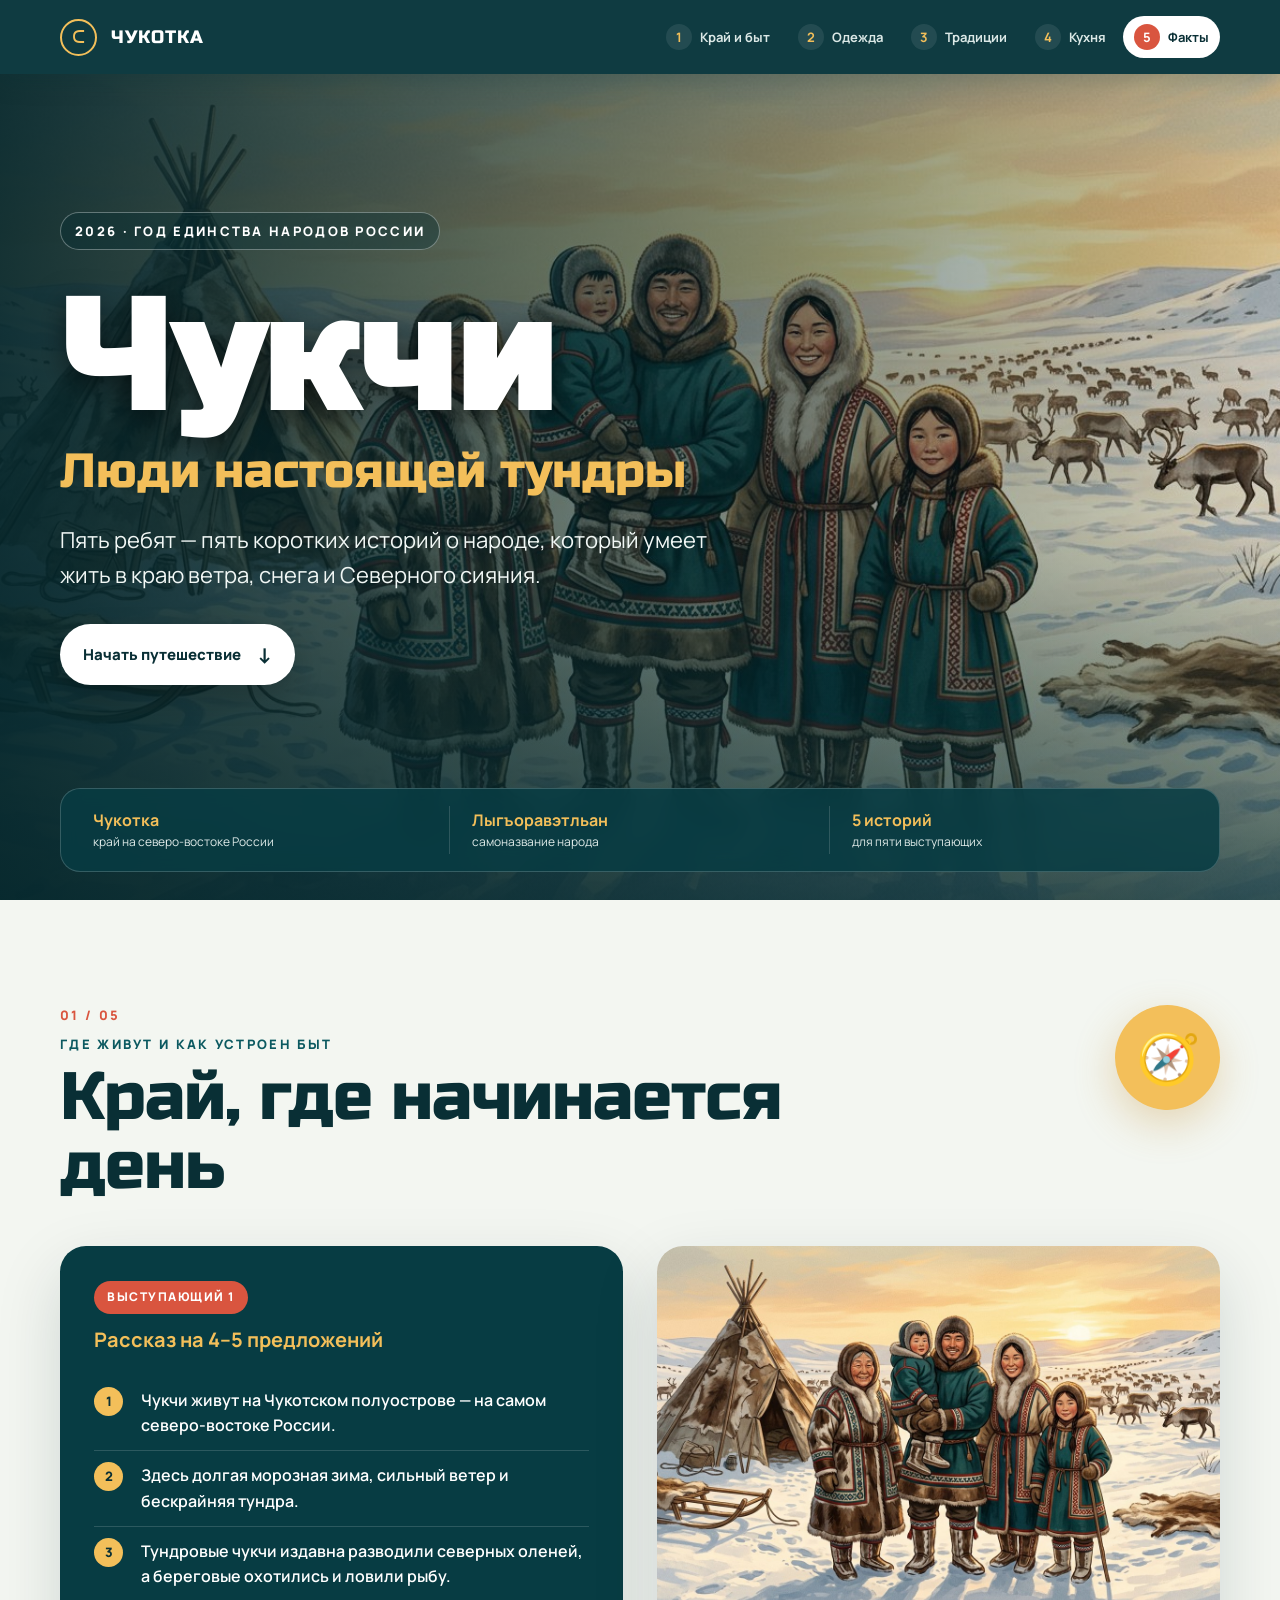
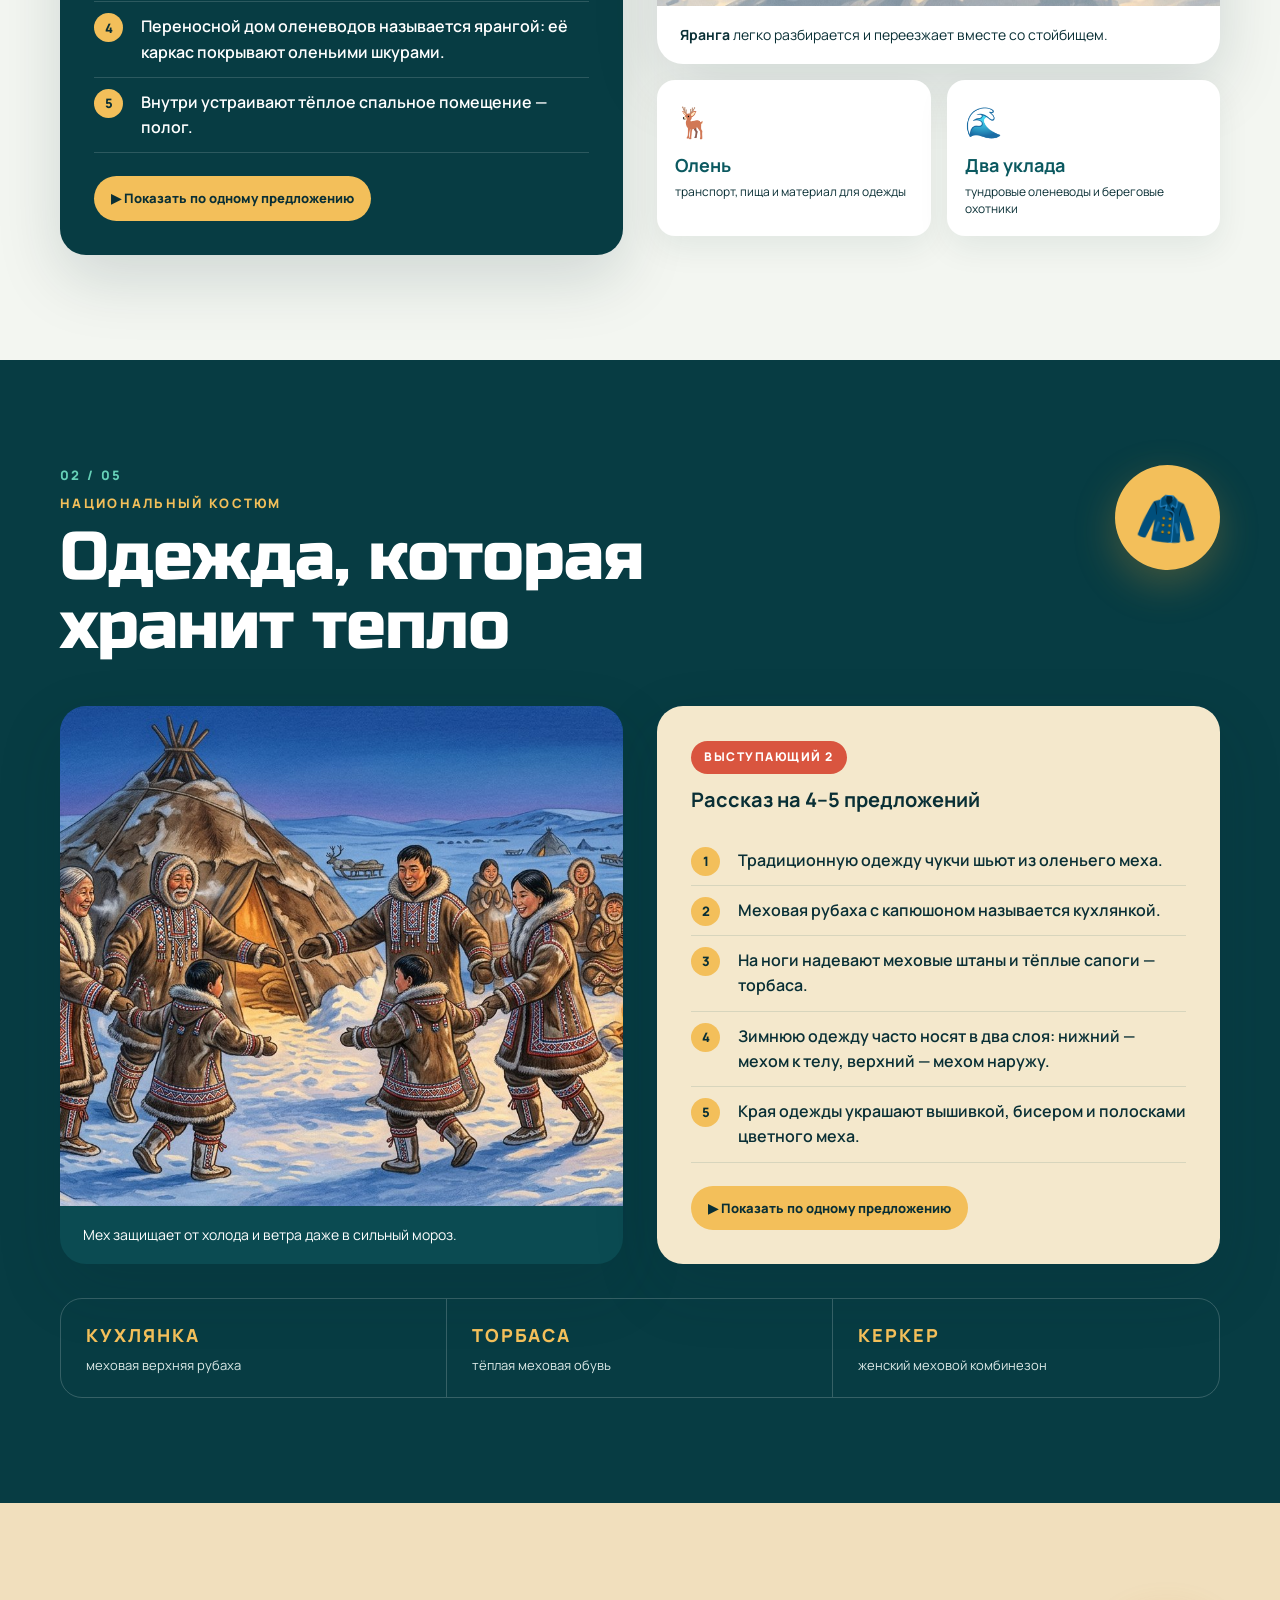
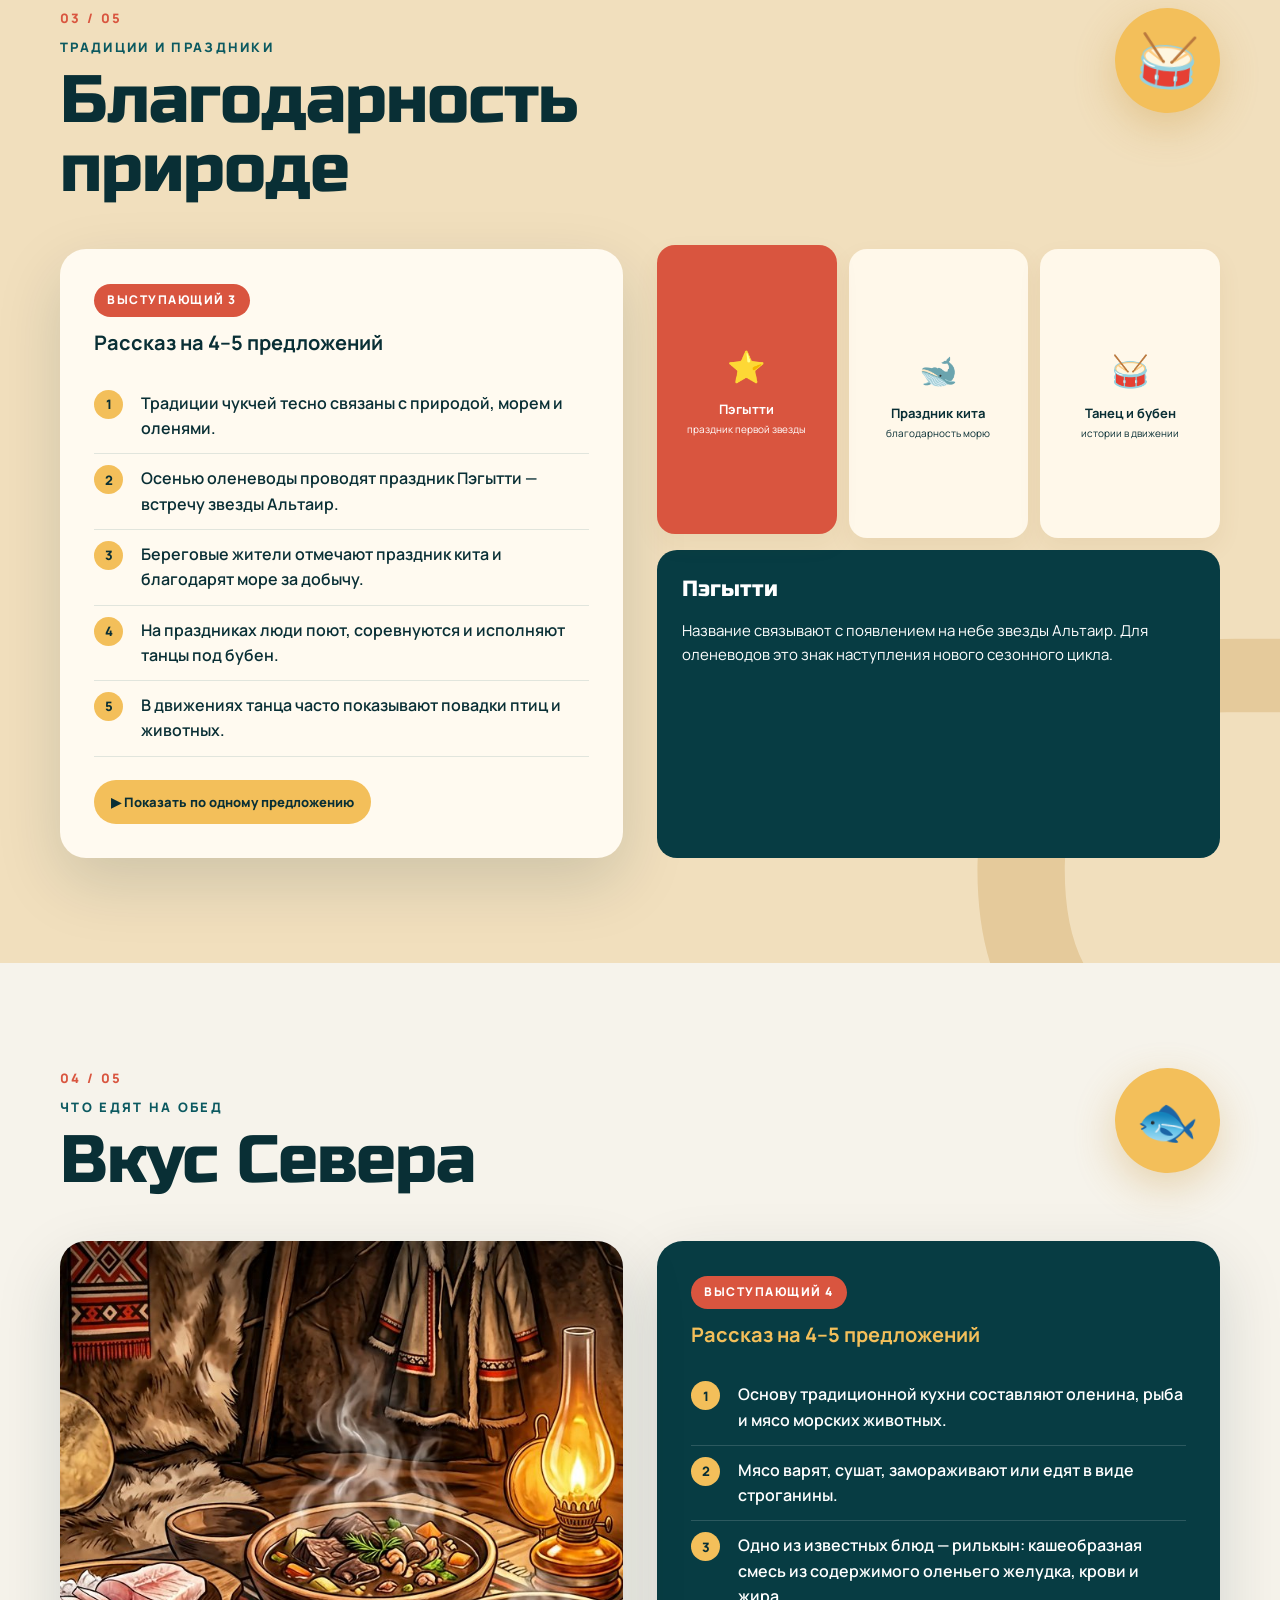
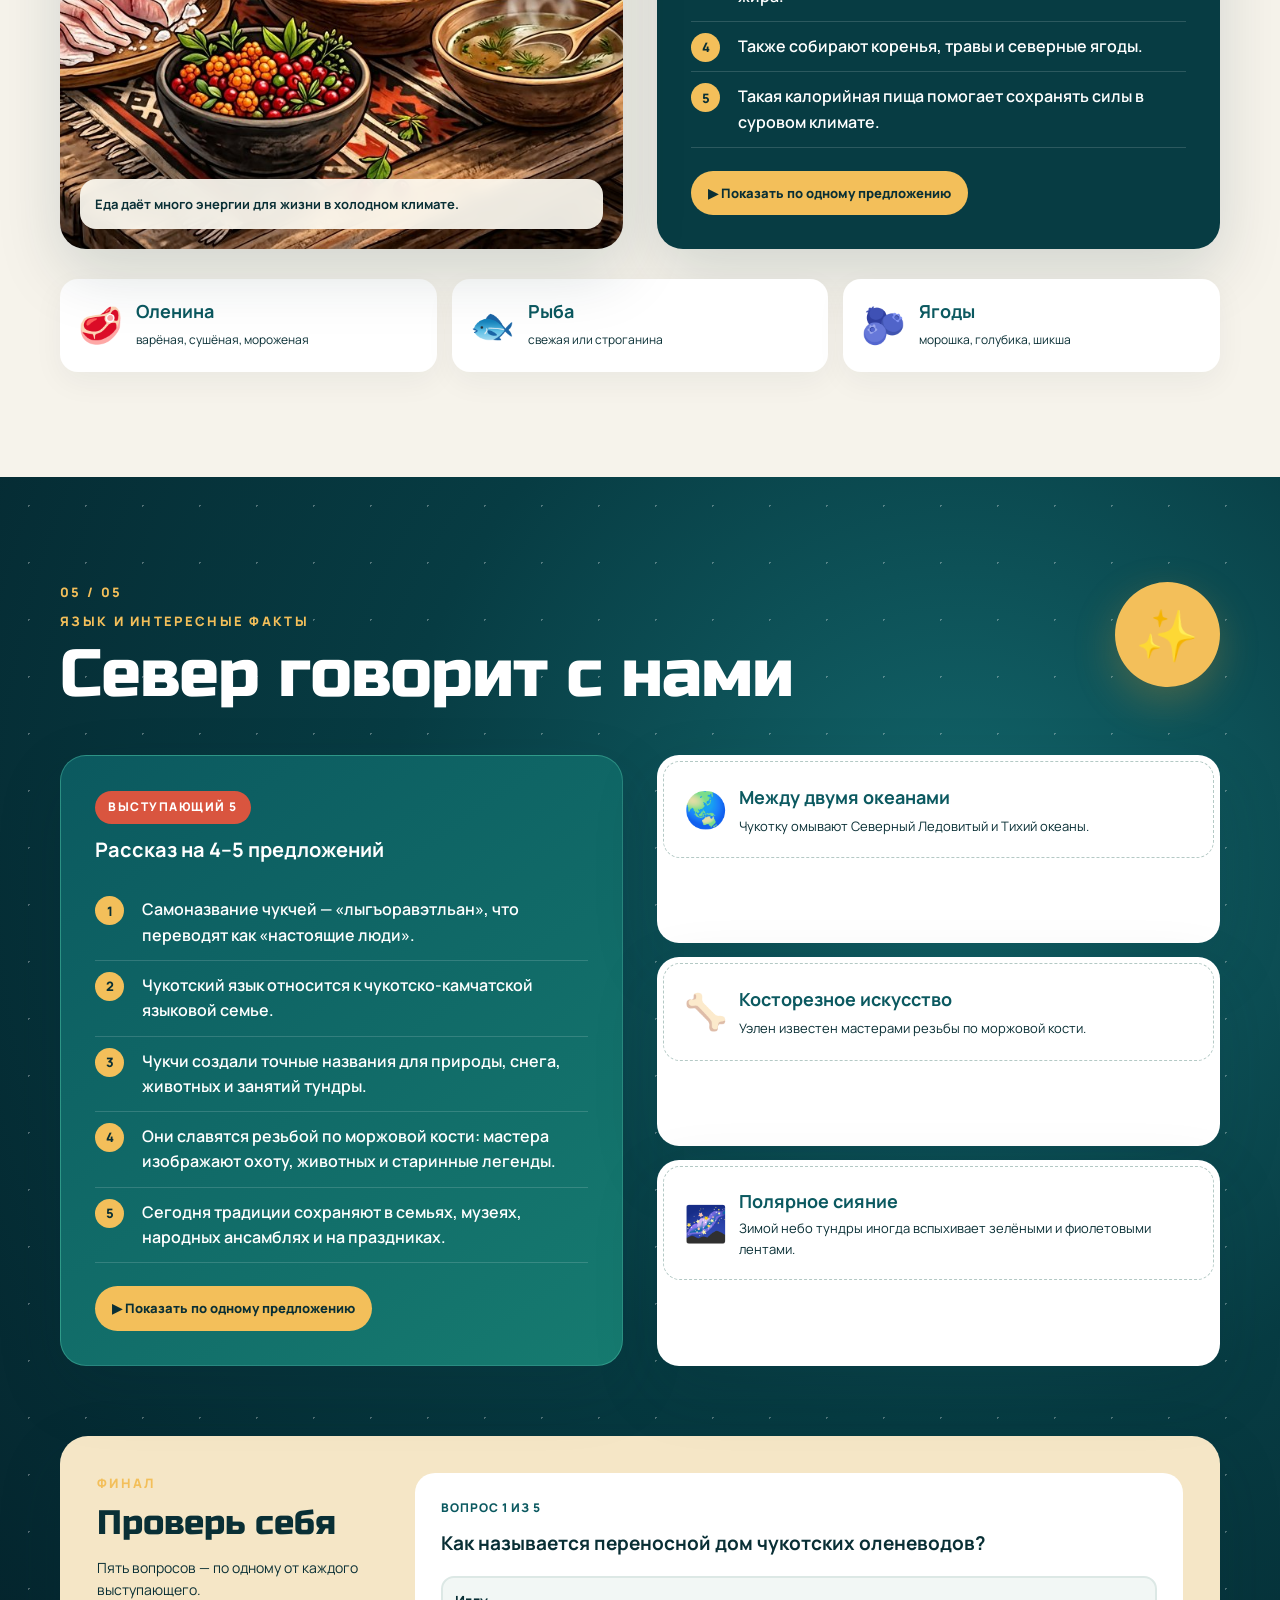
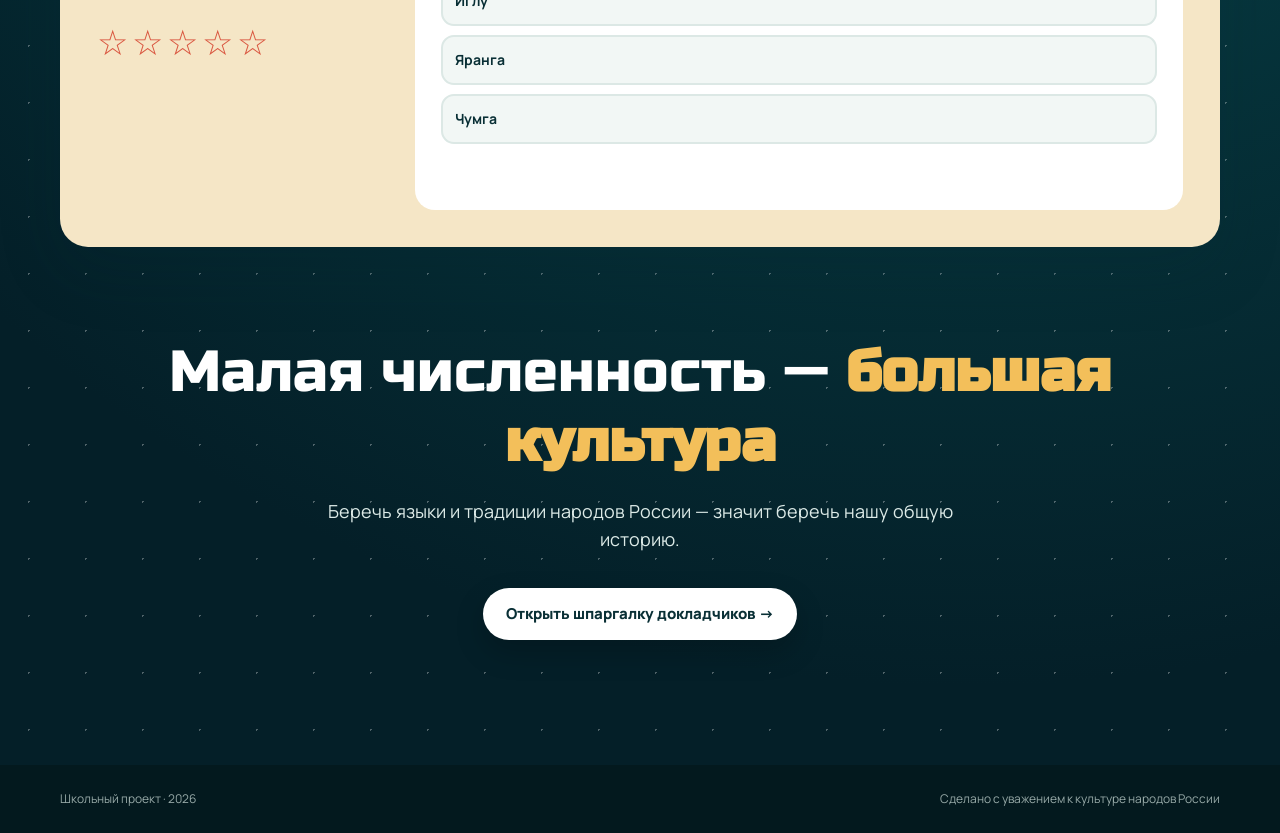
==== index.html @ a0d5f42d "Create five-part Chukchi culture presentation Co-authored-by: arena-agent <297053741+arena-agent@use" ====
<!doctype html>
<html lang="ru">
<head>
  <meta charset="utf-8">
  <meta name="viewport" content="width=device-width,initial-scale=1">
  <meta name="theme-color" content="#093f46">
  <meta name="description" content="Школьная презентация о чукчах: край, быт, одежда, традиции, праздники и кухня.">
  <title>Чукчи — люди настоящей тундры</title>
  <link rel="stylesheet" href="style.css">
</head>
<body>
<a class="skip" href="#content">Перейти к презентации</a>
<header class="topbar">
  <a class="brand" href="#start" aria-label="На главную"><span>ᑕ</span> ЧУКОТКА</a>
  <nav aria-label="Пять страниц презентации">
    <a href="#land"><b>1</b><span>Край и быт</span></a>
    <a href="#clothes"><b>2</b><span>Одежда</span></a>
    <a href="#traditions"><b>3</b><span>Традиции</span></a>
    <a href="#food"><b>4</b><span>Кухня</span></a>
    <a href="#facts"><b>5</b><span>Факты</span></a>
  </nav>
</header>

<main id="content">
  <section class="hero" id="start">
    <img class="hero-bg" src="images/chukotka-hero.jpg" alt="Чукотская семья в тундре рядом с ярангой и стадом оленей">
    <div class="hero-shade"></div>
    <div class="hero-content wrap">
      <p class="eyebrow">2026 · Год единства народов России</p>
      <h1>Чукчи</h1>
      <p class="hero-lead">Люди настоящей тундры</p>
      <p class="hero-text">Пять ребят — пять коротких историй о народе, который умеет жить в краю ветра, снега и Северного сияния.</p>
      <a class="button light" href="#land">Начать путешествие <span>↓</span></a>
    </div>
    <div class="hero-facts wrap" aria-label="Короткие факты">
      <div><strong>Чукотка</strong><span>край на северо-востоке России</span></div>
      <div><strong>Лыгъоравэтльан</strong><span>самоназвание народа</span></div>
      <div><strong>5 историй</strong><span>для пяти выступающих</span></div>
    </div>
  </section>

  <section class="chapter snow" id="land" data-page="1">
    <div class="wrap">
      <div class="chapter-head">
        <div><p class="number">01 / 05</p><p class="kicker">Где живут и как устроен быт</p><h2>Край, где начинается день</h2></div>
        <span class="topic-icon" aria-hidden="true">🧭</span>
      </div>
      <div class="land-grid">
        <article class="story-card dark-card">
          <span class="speaker">Выступающий 1</span>
          <h3>Рассказ на 4–5 предложений</h3>
          <ol class="speech">
            <li>Чукчи живут на Чукотском полуострове — на самом северо-востоке России.</li>
            <li>Здесь долгая морозная зима, сильный ветер и бескрайняя тундра.</li>
            <li>Тундровые чукчи издавна разводили северных оленей, а береговые охотились и ловили рыбу.</li>
            <li>Переносной дом оленеводов называется ярангой: её каркас покрывают оленьими шкурами.</li>
            <li>Внутри устраивают тёплое спальное помещение — полог.</li>
          </ol>
          <button class="say-button" type="button" data-speech="1">▶ Показать по одному предложению</button>
        </article>
        <div class="visual-stack">
          <figure class="photo-card"><img src="images/chukotka-hero.jpg" alt="Заснеженная тундра, яранга и оленеводы"><figcaption><b>Яранга</b> легко разбирается и переезжает вместе со стойбищем.</figcaption></figure>
          <div class="mini-grid">
            <div class="mini"><span>🦌</span><b>Олень</b><small>транспорт, пища и материал для одежды</small></div>
            <div class="mini"><span>🌊</span><b>Два уклада</b><small>тундровые оленеводы и береговые охотники</small></div>
          </div>
        </div>
      </div>
    </div>
  </section>

  <section class="chapter ink" id="clothes" data-page="2">
    <div class="wrap">
      <div class="chapter-head">
        <div><p class="number">02 / 05</p><p class="kicker">Национальный костюм</p><h2>Одежда, которая хранит тепло</h2></div>
        <span class="topic-icon" aria-hidden="true">🧥</span>
      </div>
      <div class="split">
        <figure class="feature-photo"><img src="images/clothing-traditions.jpg" alt="Чукотская семья в традиционной меховой одежде"><figcaption>Мех защищает от холода и ветра даже в сильный мороз.</figcaption></figure>
        <article class="story-card paper-card">
          <span class="speaker">Выступающий 2</span>
          <h3>Рассказ на 4–5 предложений</h3>
          <ol class="speech">
            <li>Традиционную одежду чукчи шьют из оленьего меха.</li>
            <li>Меховая рубаха с капюшоном называется кухлянкой.</li>
            <li>На ноги надевают меховые штаны и тёплые сапоги — торбаса.</li>
            <li>Зимнюю одежду часто носят в два слоя: нижний — мехом к телу, верхний — мехом наружу.</li>
            <li>Края одежды украшают вышивкой, бисером и полосками цветного меха.</li>
          </ol>
          <button class="say-button" type="button" data-speech="2">▶ Показать по одному предложению</button>
        </article>
      </div>
      <div class="word-strip" aria-label="Названия предметов одежды">
        <div><span>КУХЛЯНКА</span><small>меховая верхняя рубаха</small></div>
        <div><span>ТОРБАСА</span><small>тёплая меховая обувь</small></div>
        <div><span>КЕРКЕР</span><small>женский меховой комбинезон</small></div>
      </div>
    </div>
  </section>

  <section class="chapter warm" id="traditions" data-page="3">
    <div class="wrap">
      <div class="chapter-head">
        <div><p class="number">03 / 05</p><p class="kicker">Традиции и праздники</p><h2>Благодарность природе</h2></div>
        <span class="topic-icon" aria-hidden="true">🥁</span>
      </div>
      <div class="tradition-grid">
        <article class="story-card cream-card">
          <span class="speaker">Выступающий 3</span>
          <h3>Рассказ на 4–5 предложений</h3>
          <ol class="speech">
            <li>Традиции чукчей тесно связаны с природой, морем и оленями.</li>
            <li>Осенью оленеводы проводят праздник Пэгытти — встречу звезды Альтаир.</li>
            <li>Береговые жители отмечают праздник кита и благодарят море за добычу.</li>
            <li>На праздниках люди поют, соревнуются и исполняют танцы под бубен.</li>
            <li>В движениях танца часто показывают повадки птиц и животных.</li>
          </ol>
          <button class="say-button" type="button" data-speech="3">▶ Показать по одному предложению</button>
        </article>
        <div class="traditions">
          <button class="trad-card active" data-trad="star" type="button"><span>⭐</span><b>Пэгытти</b><small>праздник первой звезды</small></button>
          <button class="trad-card" data-trad="whale" type="button"><span>🐋</span><b>Праздник кита</b><small>благодарность морю</small></button>
          <button class="trad-card" data-trad="drum" type="button"><span>🥁</span><b>Танец и бубен</b><small>истории в движении</small></button>
          <div class="trad-detail" id="tradDetail" aria-live="polite"><b>Пэгытти</b><p>Название связывают с появлением на небе звезды Альтаир. Для оленеводов это знак наступления нового сезонного цикла.</p></div>
        </div>
      </div>
    </div>
  </section>

  <section class="chapter food" id="food" data-page="4">
    <div class="wrap">
      <div class="chapter-head">
        <div><p class="number">04 / 05</p><p class="kicker">Что едят на обед</p><h2>Вкус Севера</h2></div>
        <span class="topic-icon" aria-hidden="true">🐟</span>
      </div>
      <div class="food-grid">
        <figure class="food-photo"><img src="images/chukchi-food.jpg" alt="Традиционная северная еда: рыба, оленина, ягоды и горячий бульон"><div class="food-label">Еда даёт много энергии для жизни в холодном климате.</div></figure>
        <article class="story-card dark-card">
          <span class="speaker">Выступающий 4</span>
          <h3>Рассказ на 4–5 предложений</h3>
          <ol class="speech">
            <li>Основу традиционной кухни составляют оленина, рыба и мясо морских животных.</li>
            <li>Мясо варят, сушат, замораживают или едят в виде строганины.</li>
            <li>Одно из известных блюд — рилькын: кашеобразная смесь из содержимого оленьего желудка, крови и жира.</li>
            <li>Также собирают коренья, травы и северные ягоды.</li>
            <li>Такая калорийная пища помогает сохранять силы в суровом климате.</li>
          </ol>
          <button class="say-button" type="button" data-speech="4">▶ Показать по одному предложению</button>
        </article>
      </div>
      <div class="dish-row">
        <div><span>🥩</span><b>Оленина</b><small>варёная, сушёная, мороженая</small></div>
        <div><span>🐟</span><b>Рыба</b><small>свежая или строганина</small></div>
        <div><span>🫐</span><b>Ягоды</b><small>морошка, голубика, шикша</small></div>
      </div>
    </div>
  </section>

  <section class="chapter night" id="facts" data-page="5">
    <div class="stars" aria-hidden="true"></div>
    <div class="wrap">
      <div class="chapter-head">
        <div><p class="number">05 / 05</p><p class="kicker">Язык и интересные факты</p><h2>Север говорит с нами</h2></div>
        <span class="topic-icon" aria-hidden="true">✨</span>
      </div>
      <div class="facts-grid">
        <article class="story-card aurora-card">
          <span class="speaker">Выступающий 5</span>
          <h3>Рассказ на 4–5 предложений</h3>
          <ol class="speech">
            <li>Самоназвание чукчей — «лыгъоравэтльан», что переводят как «настоящие люди».</li>
            <li>Чукотский язык относится к чукотско-камчатской языковой семье.</li>
            <li>Чукчи создали точные названия для природы, снега, животных и занятий тундры.</li>
            <li>Они славятся резьбой по моржовой кости: мастера изображают охоту, животных и старинные легенды.</li>
            <li>Сегодня традиции сохраняют в семьях, музеях, народных ансамблях и на праздниках.</li>
          </ol>
          <button class="say-button" type="button" data-speech="5">▶ Показать по одному предложению</button>
        </article>
        <div class="fact-deck">
          <div class="flip-card"><div><span>🌏</span><b>Между двумя океанами</b><p>Чукотку омывают Северный Ледовитый и Тихий океаны.</p></div></div>
          <div class="flip-card"><div><span>🦴</span><b>Косторезное искусство</b><p>Уэлен известен мастерами резьбы по моржовой кости.</p></div></div>
          <div class="flip-card"><div><span>🌌</span><b>Полярное сияние</b><p>Зимой небо тундры иногда вспыхивает зелёными и фиолетовыми лентами.</p></div></div>
        </div>
      </div>

      <div class="quiz" id="quiz">
        <div class="quiz-copy"><p class="kicker">Финал</p><h3>Проверь себя</h3><p>Пять вопросов — по одному от каждого выступающего.</p><div class="score" id="score">☆☆☆☆☆</div></div>
        <div class="quiz-box" id="quizBox"></div>
      </div>

      <div class="finish">
        <p>Малая численность — <strong>большая культура</strong></p>
        <span>Беречь языки и традиции народов России — значит беречь нашу общую историю.</span>
        <a class="button light" href="speaker.html">Открыть шпаргалку докладчиков →</a>
      </div>
    </div>
  </section>
</main>
<footer><div class="wrap"><span>Школьный проект · 2026</span><span>Сделано с уважением к культуре народов России</span></div></footer>
<script src="script.js"></script>
</body>
</html>
---- style.css ----
@import url('https://fonts.googleapis.com/css2?family=Manrope:wght@400;600;700;800&family=Russo+One&display=swap');
:root{--ink:#092f35;--deep:#073c43;--teal:#0b5960;--mint:#52c5aa;--red:#d9553f;--cream:#f4e8cc;--snow:#f3f6f1;--gold:#f3bf5a;--white:#fff;--shadow:0 24px 65px rgba(5,43,48,.15)}
*{box-sizing:border-box}html{scroll-behavior:smooth}body{margin:0;background:var(--snow);color:var(--ink);font-family:Manrope,Arial,sans-serif;font-size:18px;line-height:1.58}img{max-width:100%;display:block}button,a{font:inherit}.wrap{width:min(1160px,calc(100% - 40px));margin:auto}.skip{position:fixed;left:12px;top:-80px;background:#fff;color:#000;padding:12px 20px;z-index:200;border-radius:12px}.skip:focus{top:12px}.topbar{height:74px;padding:0 max(20px,calc((100% - 1160px)/2));display:flex;align-items:center;justify-content:space-between;position:sticky;top:0;z-index:100;background:rgba(6,52,58,.96);backdrop-filter:blur(12px);box-shadow:0 6px 24px #062f3540}.brand{color:white;text-decoration:none;font-family:'Russo One',Arial,sans-serif;letter-spacing:1px}.brand span{display:inline-grid;place-items:center;width:37px;height:37px;border:2px solid var(--gold);border-radius:50%;color:var(--gold);margin-right:8px}.topbar nav{display:flex;gap:6px}.topbar nav a{display:flex;align-items:center;gap:8px;color:#dbe8e6;text-decoration:none;font-size:13px;font-weight:700;padding:8px 11px;border-radius:40px;transition:.2s}.topbar nav b{display:grid;place-items:center;background:#ffffff15;width:26px;height:26px;border-radius:50%;color:var(--gold)}.topbar nav a:hover,.topbar nav a.active{background:#fff;color:var(--ink)}.topbar nav a.active b{background:var(--red);color:#fff}
.hero{min-height:calc(100vh - 74px);position:relative;color:#fff;display:flex;flex-direction:column;justify-content:center;overflow:hidden}.hero-bg,.hero-shade{position:absolute;inset:0;width:100%;height:100%;object-fit:cover}.hero-bg{object-position:center 38%}.hero-shade{background:linear-gradient(90deg,rgba(4,38,43,.93) 0%,rgba(4,38,43,.58) 49%,rgba(4,38,43,.15) 100%),linear-gradient(0deg,#052f35bb 0%,transparent 45%)}.hero-content{position:relative;padding:80px 0 170px}.eyebrow,.kicker,.number{text-transform:uppercase;letter-spacing:2.3px;font-weight:800;font-size:13px}.eyebrow{display:inline-block;padding:8px 14px;border:1px solid #ffffff55;border-radius:40px;background:#052e3466}.hero h1{font-family:'Russo One',Arial,sans-serif;font-size:clamp(70px,12vw,160px);letter-spacing:.02em;line-height:.82;margin:35px 0 22px;text-shadow:0 8px 30px #0008}.hero-lead{font:clamp(25px,4vw,48px)/1.1 'Russo One',Arial,sans-serif;color:var(--gold);margin:0}.hero-text{max-width:650px;font-size:clamp(17px,2vw,22px);margin:24px 0 32px;color:#f1f7f5}.button{display:inline-flex;align-items:center;gap:16px;border-radius:50px;padding:14px 23px;text-decoration:none;font-weight:800;font-size:15px}.button.light{background:#fff;color:var(--ink);box-shadow:0 12px 30px #0003}.button span{font-size:21px}.hero-facts{position:absolute;z-index:2;bottom:28px;left:50%;transform:translateX(-50%);display:grid;grid-template-columns:repeat(3,1fr);background:#073c43db;border:1px solid #ffffff2e;border-radius:20px;backdrop-filter:blur(10px);padding:17px 10px}.hero-facts div{padding:2px 22px;border-right:1px solid #ffffff26}.hero-facts div:last-child{border:0}.hero-facts strong,.hero-facts span{display:block}.hero-facts strong{font-size:16px;color:var(--gold)}.hero-facts span{font-size:12px;color:#dfeae8}
.chapter{padding:105px 0;position:relative;overflow:hidden}.chapter-head{display:flex;align-items:flex-start;justify-content:space-between;margin-bottom:45px}.number{color:var(--red);margin:0 0 8px}.kicker{color:var(--teal);margin:0 0 10px}.chapter h2{font:clamp(34px,5.2vw,67px)/1.03 'Russo One',Arial,sans-serif;max-width:820px;margin:0;letter-spacing:-1px}.topic-icon{display:grid;place-items:center;width:105px;height:105px;border-radius:50%;background:var(--gold);font-size:50px;box-shadow:0 14px 40px #c58f3050;transform:rotate(5deg)}.land-grid,.split,.tradition-grid,.food-grid,.facts-grid{display:grid;grid-template-columns:1fr 1fr;gap:34px;align-items:stretch}.story-card{border-radius:26px;padding:34px;box-shadow:var(--shadow)}.story-card h3{margin:10px 0 20px;font-size:20px}.speaker{display:inline-block;border-radius:40px;padding:7px 13px;background:var(--red);color:#fff;font-size:12px;font-weight:800;text-transform:uppercase;letter-spacing:1.5px}.speech{padding:0;margin:0;list-style:none;counter-reset:line}.speech li{counter-increment:line;position:relative;padding:12px 0 12px 47px;border-bottom:1px solid #ffffff26;font-weight:600;font-size:16px}.speech li:before{content:counter(line);position:absolute;left:0;top:11px;display:grid;place-items:center;width:29px;height:29px;border-radius:50%;background:var(--gold);color:var(--ink);font-size:13px;font-weight:800}.dark-card{background:var(--deep);color:#fff}.dark-card h3{color:var(--gold)}.say-button{margin-top:23px;border:0;border-radius:50px;background:var(--gold);color:var(--ink);font-weight:800;font-size:13px;padding:12px 17px;cursor:pointer}.speech.presenting li{opacity:.22}.speech.presenting li.current{opacity:1;background:#ffffff12;border-radius:10px}.photo-card,.feature-photo,.food-photo{margin:0;border-radius:26px;overflow:hidden;background:#fff;box-shadow:var(--shadow)}.photo-card img{height:360px;width:100%;object-fit:cover}.photo-card figcaption,.feature-photo figcaption{padding:18px 23px;font-size:14px}.mini-grid{display:grid;grid-template-columns:1fr 1fr;gap:16px;margin-top:16px}.mini{background:#fff;padding:18px;border-radius:18px;box-shadow:0 12px 32px #092f3513}.mini span,.mini b,.mini small{display:block}.mini span{font-size:30px}.mini b{margin:5px 0;color:var(--teal)}.mini small{font-size:12px;line-height:1.4}
.ink{background:var(--deep);color:white}.ink .kicker{color:var(--gold)}.ink .number{color:#66d1b8}.feature-photo img{width:100%;height:500px;object-fit:cover}.feature-photo{background:#0b4b52}.paper-card{background:var(--cream);color:var(--ink)}.paper-card .speech li{border-color:#0d4f561f}.word-strip{display:grid;grid-template-columns:repeat(3,1fr);margin-top:34px;border:1px solid #ffffff30;border-radius:22px;overflow:hidden}.word-strip div{padding:22px 25px;border-right:1px solid #ffffff30}.word-strip div:last-child{border:0}.word-strip span,.word-strip small{display:block}.word-strip span{color:var(--gold);font-weight:800;letter-spacing:2px}.word-strip small{font-size:13px;color:#dce9e7;margin-top:5px}
.warm{background:#f1dfbd}.warm:after{content:'ᑕ';position:absolute;right:-100px;bottom:-280px;font:bold 600px Arial;color:#e5ca9b;z-index:0}.warm .wrap{position:relative;z-index:1}.cream-card{background:#fffaf0}.cream-card .speech li{border-color:#0d4f561f}.traditions{display:grid;grid-template-columns:repeat(3,1fr);gap:12px}.trad-card{border:0;background:#fff8ea;border-radius:18px;padding:20px 10px;cursor:pointer;color:var(--ink);box-shadow:0 10px 25px #7d581b12;transition:.2s}.trad-card:hover,.trad-card.active{background:var(--red);color:#fff;transform:translateY(-4px)}.trad-card span,.trad-card b,.trad-card small{display:block}.trad-card span{font-size:31px}.trad-card b{font-size:13px;margin:8px 0 3px}.trad-card small{font-size:10px}.trad-detail{grid-column:1/-1;background:var(--deep);color:white;padding:25px;border-radius:20px;min-height:155px}.trad-detail b{font:22px 'Russo One',Arial}.trad-detail p{font-size:15px;margin-bottom:0}
.food{background:#f6f3eb}.food-photo{position:relative;min-height:520px}.food-photo img{height:100%;width:100%;object-fit:cover}.food-label{position:absolute;left:20px;right:20px;bottom:20px;background:#fffdf4e8;backdrop-filter:blur(8px);border-radius:16px;padding:15px;font-size:13px;font-weight:700}.dish-row{display:grid;grid-template-columns:repeat(3,1fr);gap:15px;margin-top:30px}.dish-row div{background:#fff;border-radius:18px;padding:18px;display:grid;grid-template-columns:auto 1fr;column-gap:13px;box-shadow:0 10px 30px #092f350d}.dish-row span{font-size:36px;grid-row:1/3}.dish-row b{color:var(--teal)}.dish-row small{font-size:12px}
.night{background:radial-gradient(circle at 75% 20%,#13666b 0,#073c43 32%,#041f28 80%);color:#fff}.night .kicker,.night .number{color:var(--gold)}.stars{position:absolute;inset:0;opacity:.3;background-image:radial-gradient(#fff 1px,transparent 1px);background-size:57px 57px}.night .wrap{position:relative}.aurora-card{background:linear-gradient(145deg,#0b595f,#167b70);color:#fff;border:1px solid #65ddbe55}.fact-deck{display:grid;gap:14px}.flip-card{background:#fff;color:var(--ink);padding:6px;border-radius:22px;box-shadow:var(--shadow)}.flip-card>div{border:1px dashed #b4c9c5;border-radius:17px;padding:20px;display:grid;grid-template-columns:55px 1fr;align-items:center}.flip-card span{font-size:35px;grid-row:1/3}.flip-card b{color:var(--teal)}.flip-card p{font-size:13px;margin:3px 0 0}.quiz{margin-top:70px;border-radius:28px;padding:37px;display:grid;grid-template-columns:280px 1fr;gap:38px;background:#f5e6c6;color:var(--ink);box-shadow:var(--shadow)}.quiz h3{font:34px 'Russo One',Arial;margin:6px 0}.quiz-copy>p:last-of-type{font-size:14px}.score{font-size:35px;letter-spacing:4px;color:var(--red)}.quiz-box{background:#fff;border-radius:20px;padding:26px}.quiz-box h4{font-size:19px;margin:0 0 18px}.answers{display:grid;gap:9px}.answers button{border:2px solid #dce8e5;background:#f2f7f5;color:var(--ink);border-radius:13px;padding:12px;text-align:left;cursor:pointer;font-weight:700;font-size:14px}.answers button:hover{border-color:var(--mint)}.answers button.correct{background:#c7f1dd;border-color:#59b88d}.answers button.wrong{background:#f6d1c9;border-color:#d9553f}.quiz-progress{font-size:12px;font-weight:800;color:var(--teal);text-transform:uppercase;letter-spacing:1px;margin-bottom:10px}.feedback{min-height:26px;margin-top:14px;font-size:13px;font-weight:700}.next-q{border:0;border-radius:40px;background:var(--deep);color:#fff;padding:11px 17px;font-weight:800;cursor:pointer}.finish{text-align:center;padding:90px 20px 20px}.finish p{font:clamp(30px,5vw,58px) 'Russo One',Arial;margin:0}.finish p strong{color:var(--gold)}.finish>span{display:block;max-width:700px;margin:20px auto 28px;color:#dceae7}.finish .button{margin-top:6px}footer{background:#03191e;color:#98aaa8;padding:25px 0;font-size:12px}footer .wrap{display:flex;justify-content:space-between}
@media(max-width:900px){.topbar nav a span{display:none}.land-grid,.split,.tradition-grid,.food-grid,.facts-grid{grid-template-columns:1fr}.feature-photo img{height:400px}.quiz{grid-template-columns:1fr}.chapter{padding:75px 0}.topic-icon{width:75px;height:75px;font-size:36px}.hero-content{padding-bottom:200px}}
@media(max-width:620px){body{font-size:16px}.wrap{width:min(100% - 24px,1160px)}.topbar{height:65px;padding:0 12px}.brand{font-size:13px}.topbar nav{gap:2px}.topbar nav a{padding:5px}.topbar nav b{width:25px;height:25px}.hero{min-height:820px}.hero h1{font-size:61px}.hero-content{padding-top:80px}.hero-facts{grid-template-columns:1fr;bottom:17px;padding:10px}.hero-facts div{border-right:0;border-bottom:1px solid #ffffff26;padding:7px 14px}.hero-facts div:last-child{border:0}.hero-facts span{display:none}.chapter-head{gap:10px}.topic-icon{width:55px;height:55px;font-size:26px;flex:0 0 auto}.chapter h2{font-size:37px}.story-card{padding:24px 20px}.speech li{padding-left:40px;font-size:14px}.photo-card img,.feature-photo img{height:300px}.mini-grid,.word-strip,.dish-row{grid-template-columns:1fr}.word-strip div{border-right:0;border-bottom:1px solid #ffffff30}.traditions{grid-template-columns:1fr}.trad-detail{grid-column:auto}.food-photo{min-height:380px}.quiz{padding:20px}.quiz-box{padding:18px}footer .wrap{display:grid;gap:8px}}
@media(prefers-reduced-motion:reduce){html{scroll-behavior:auto}*{transition:none!important}}
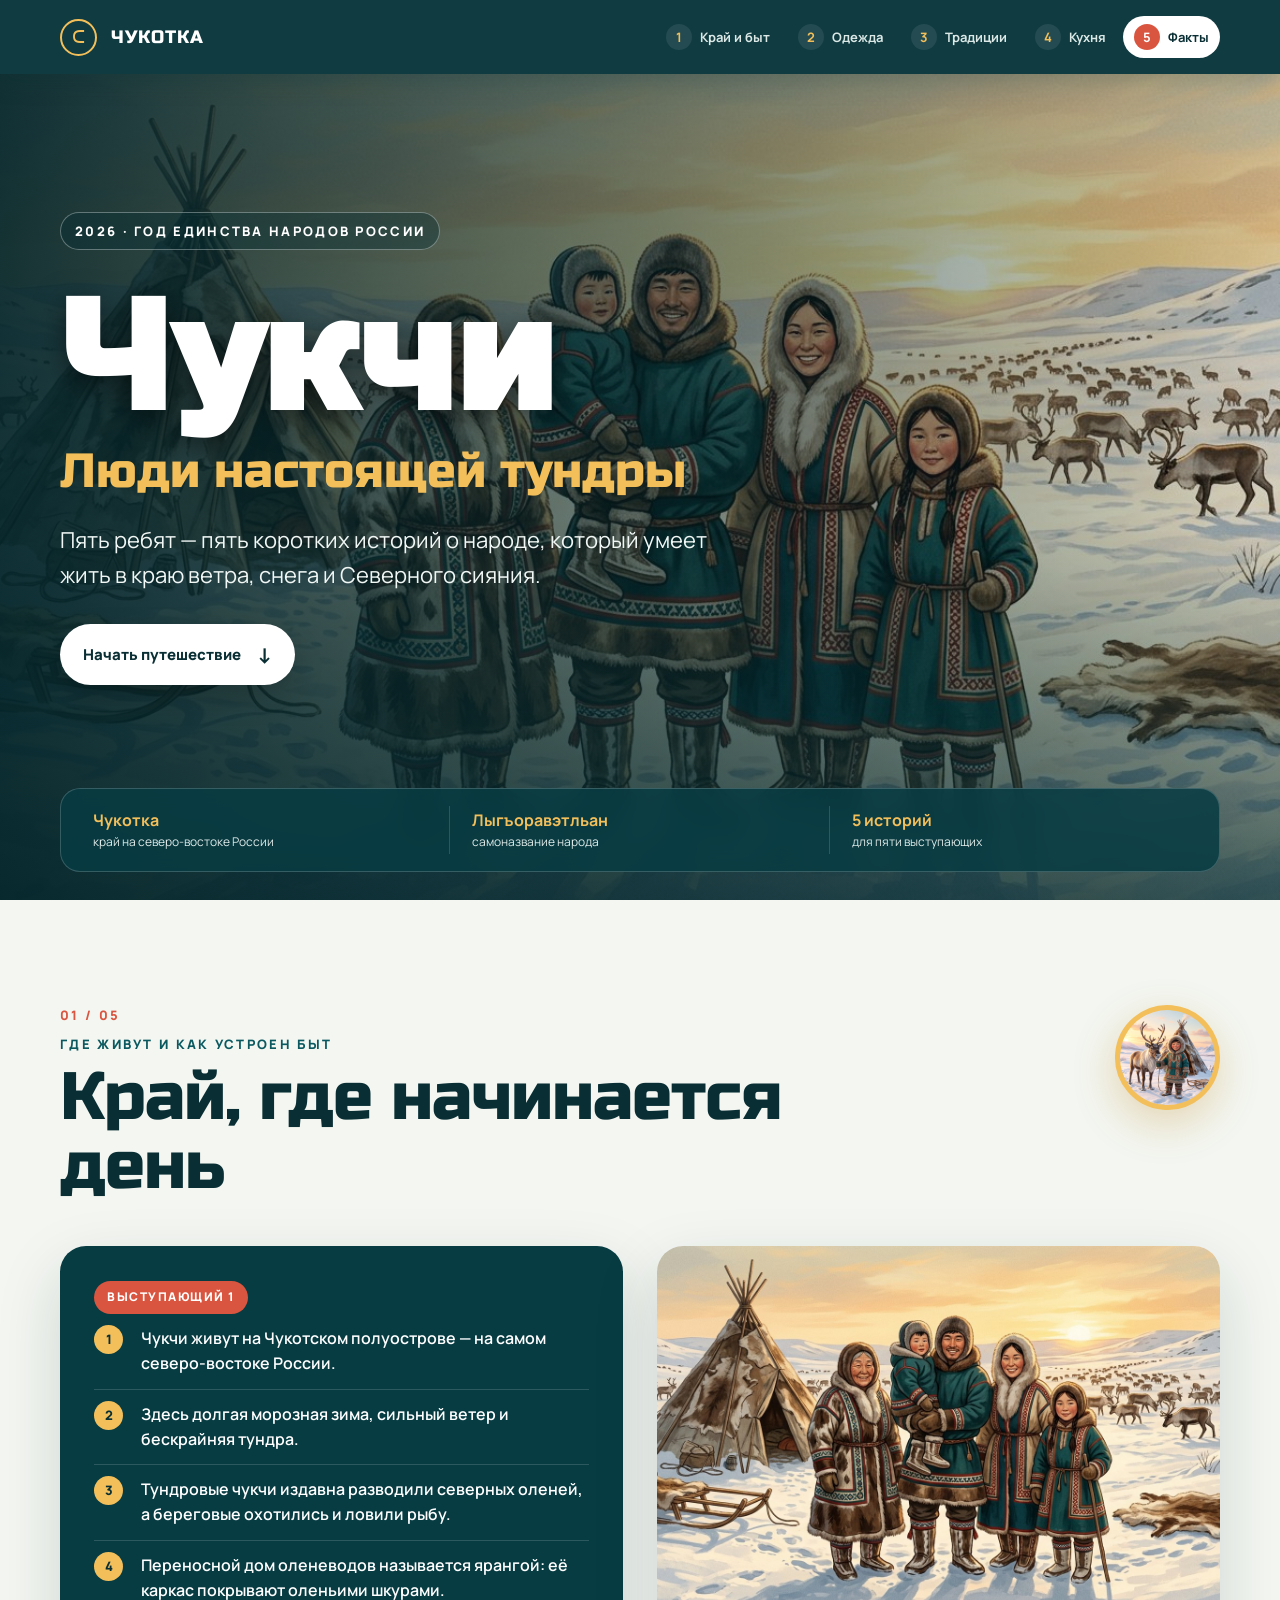
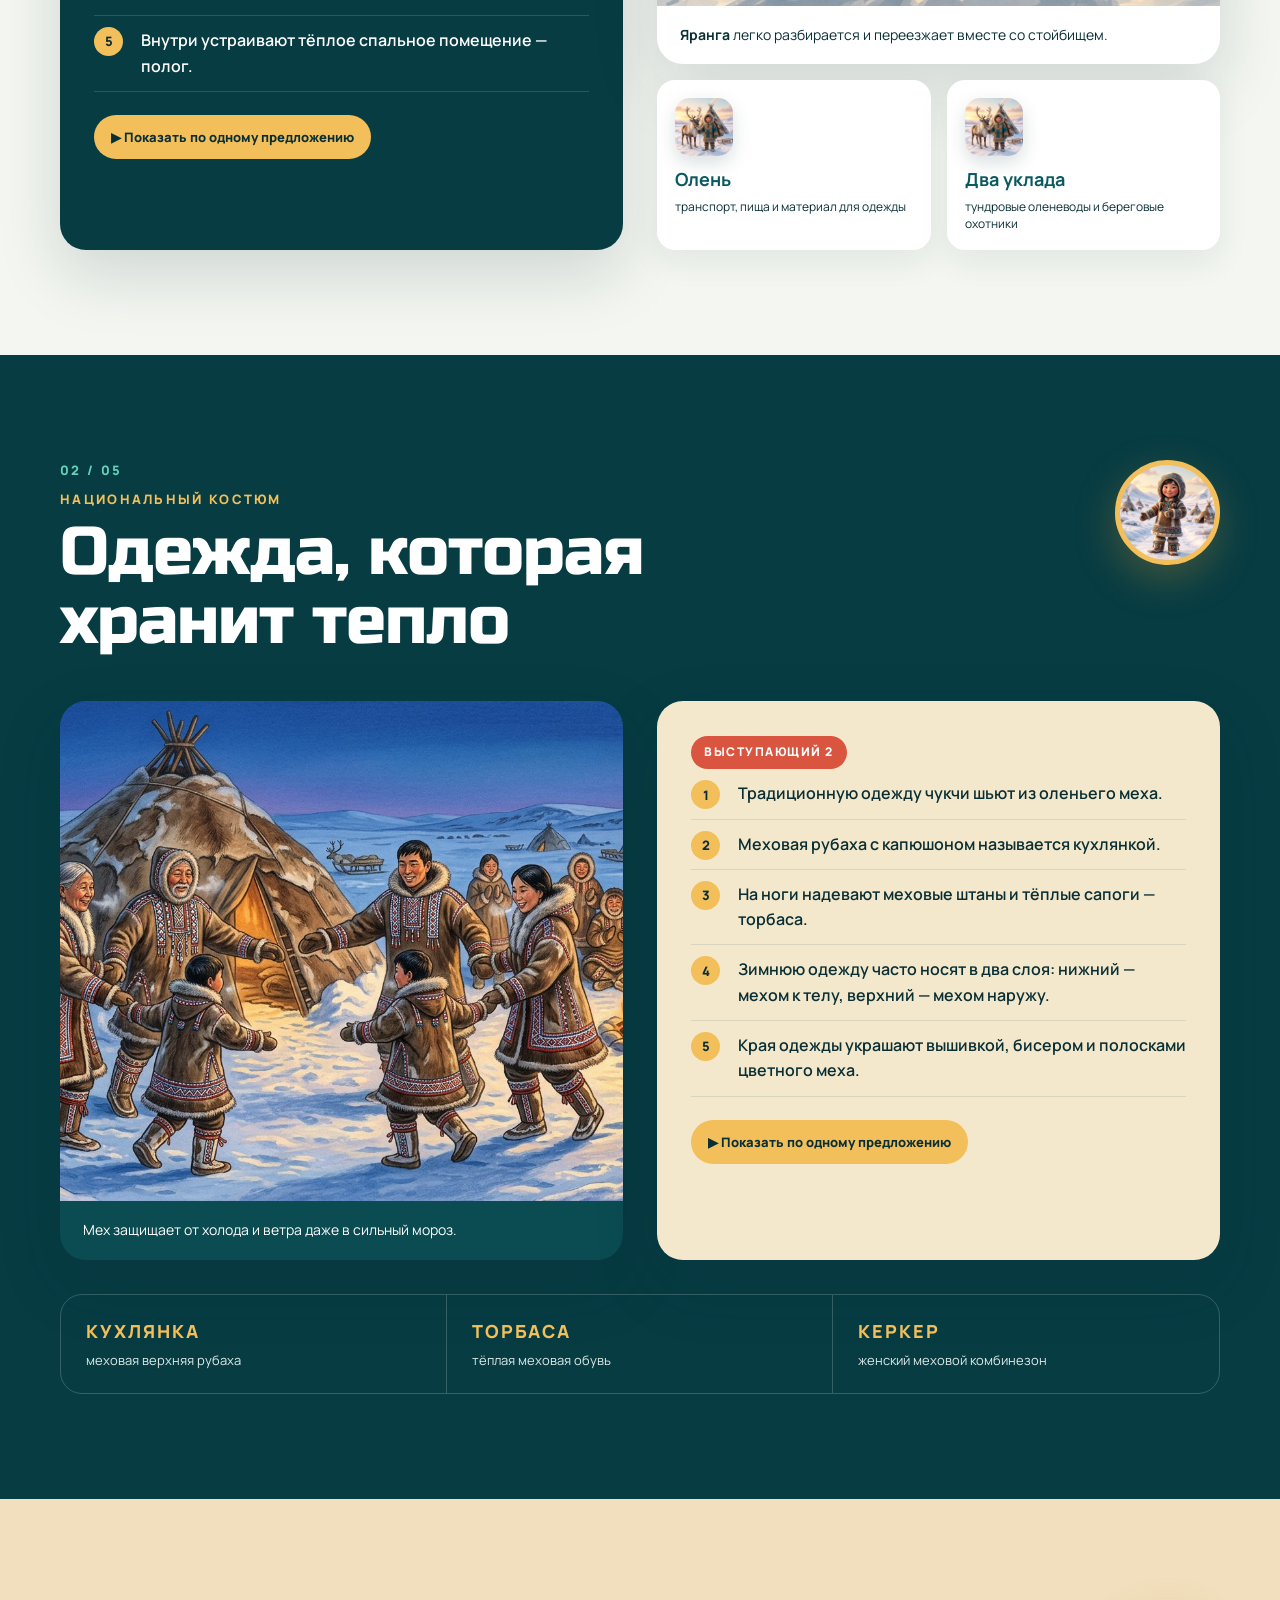
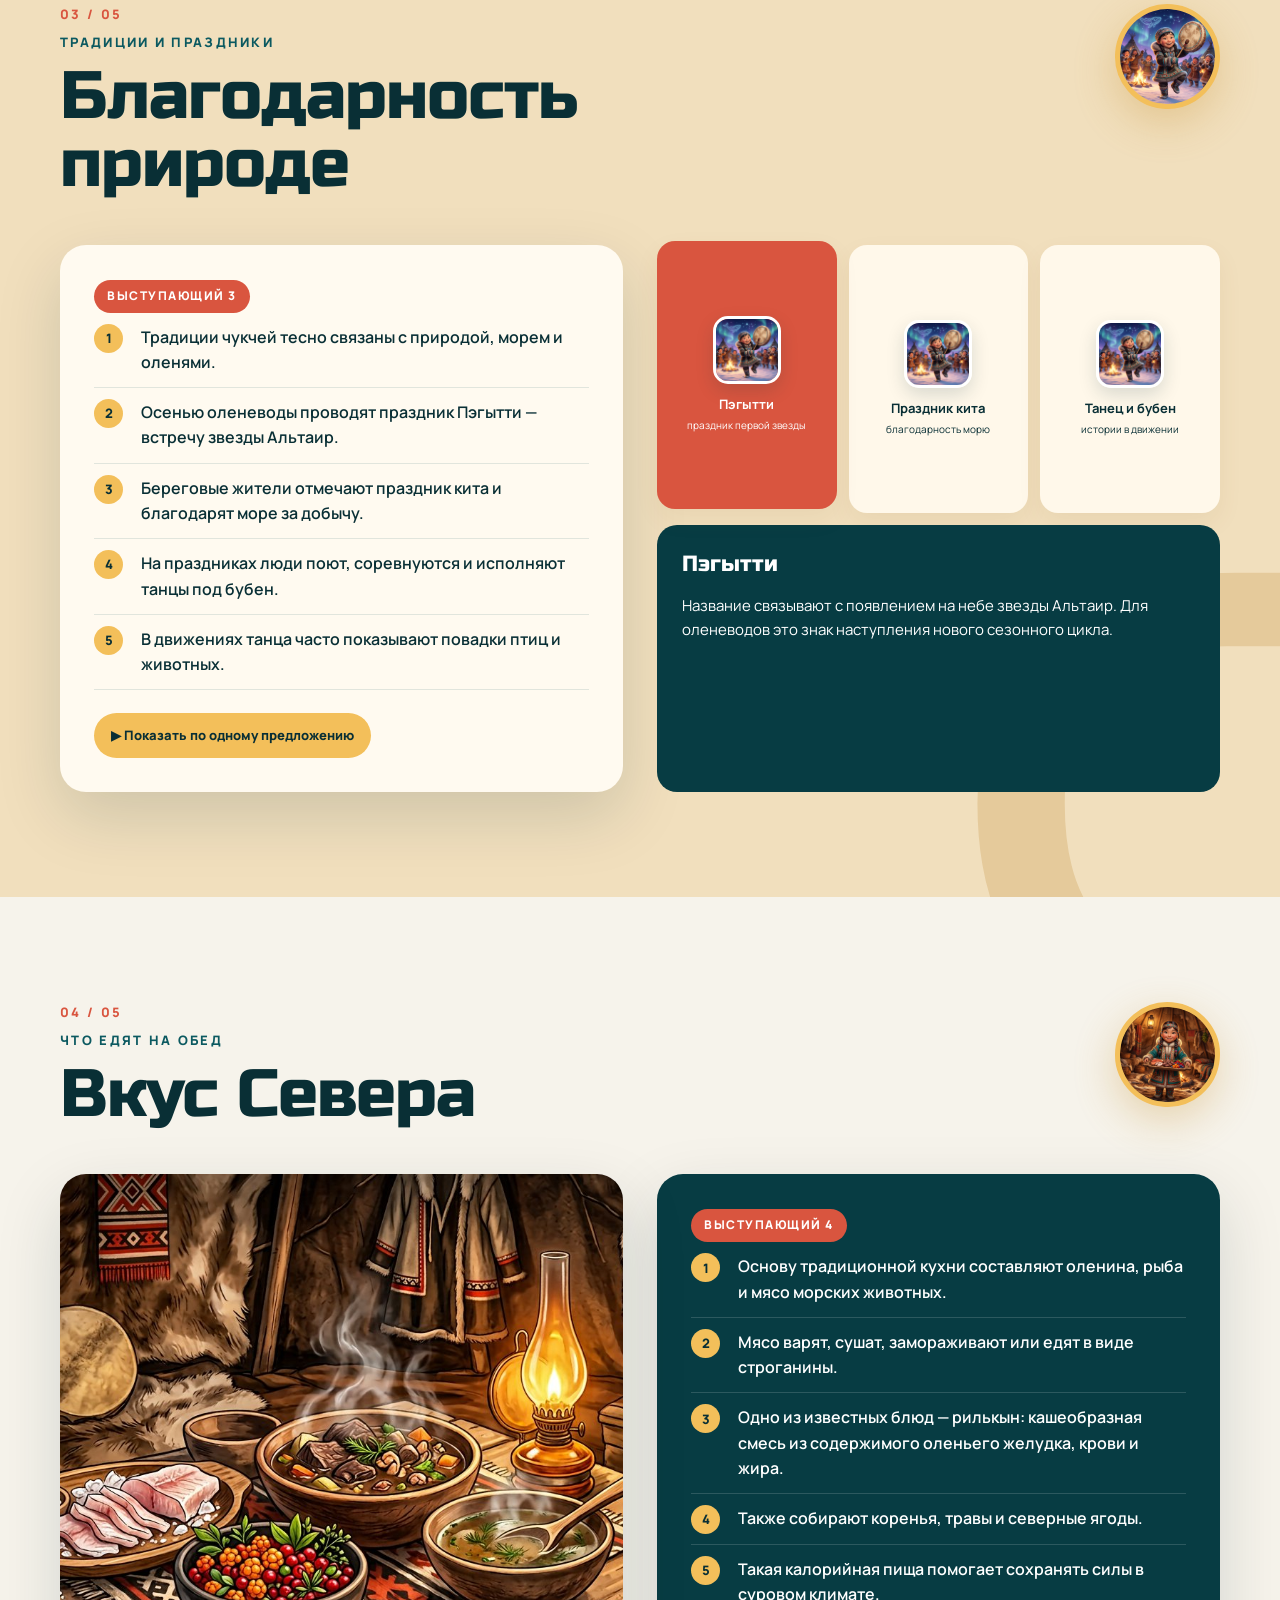
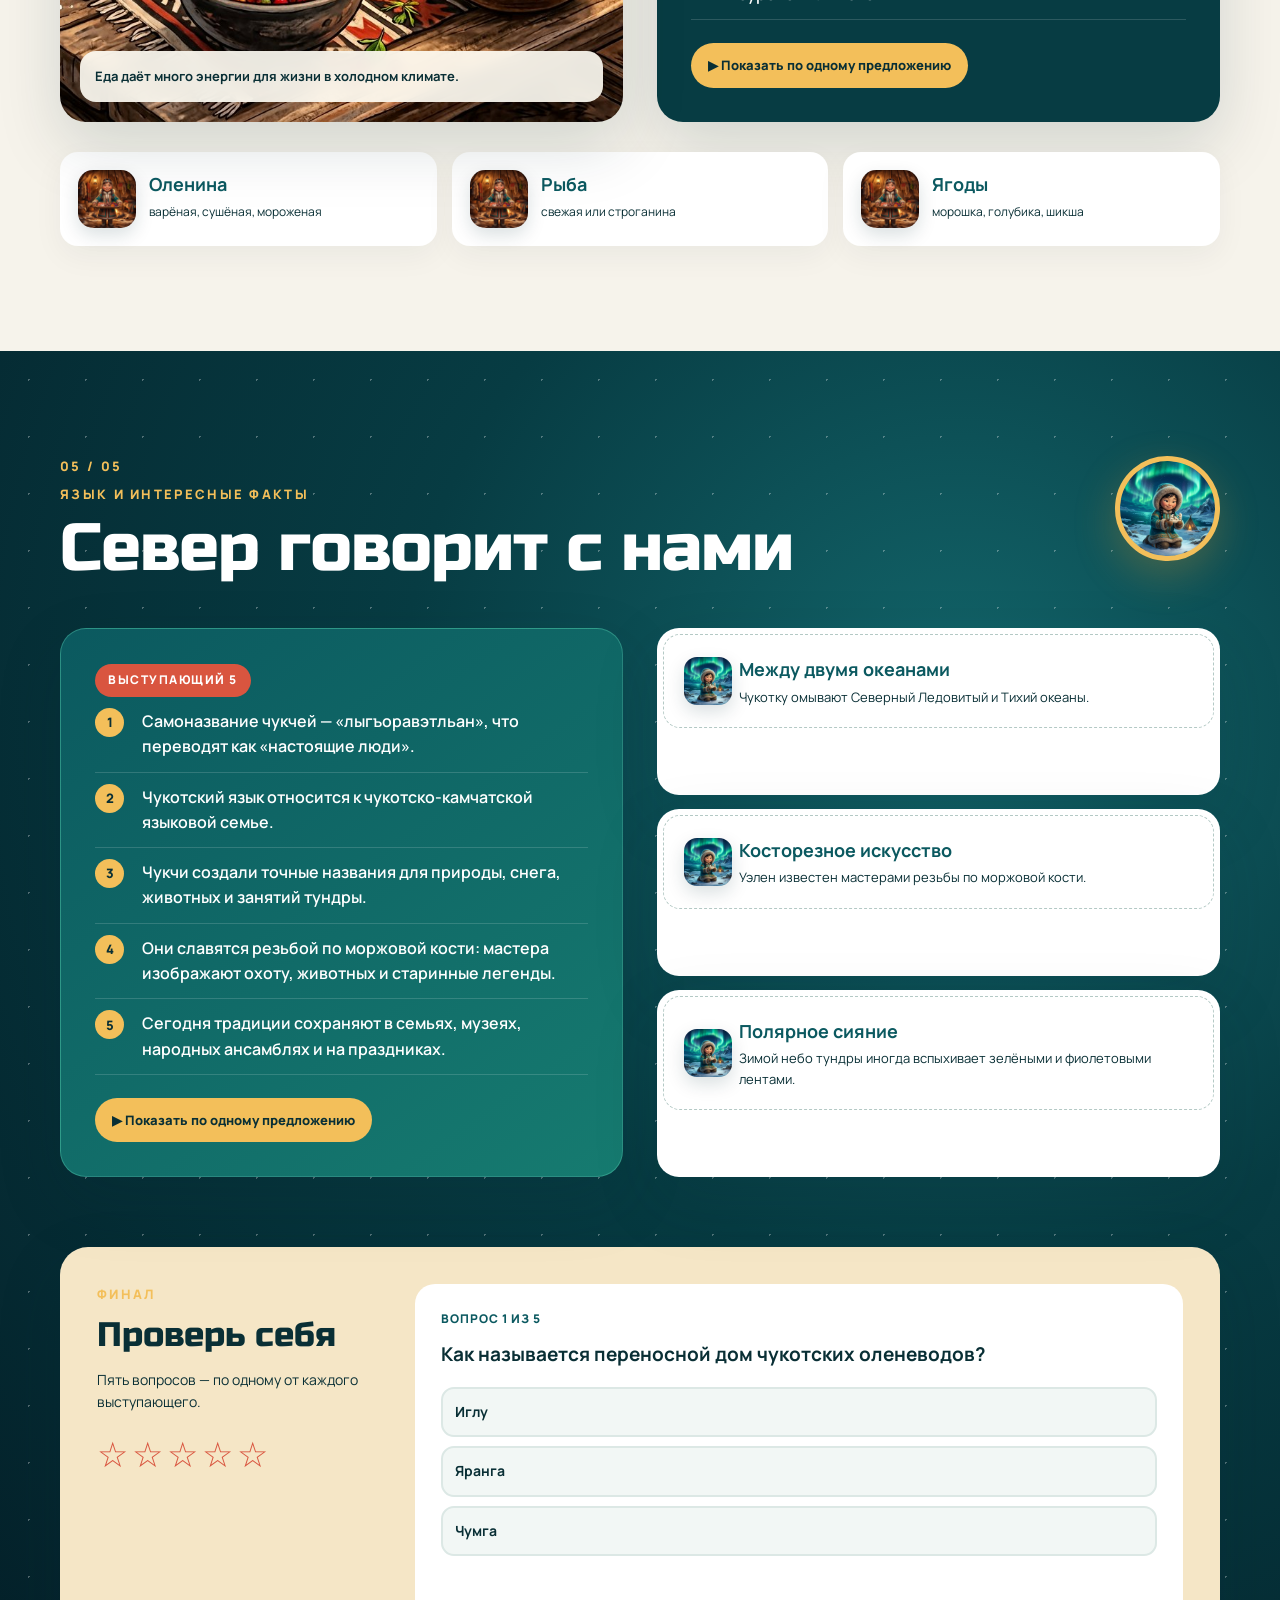
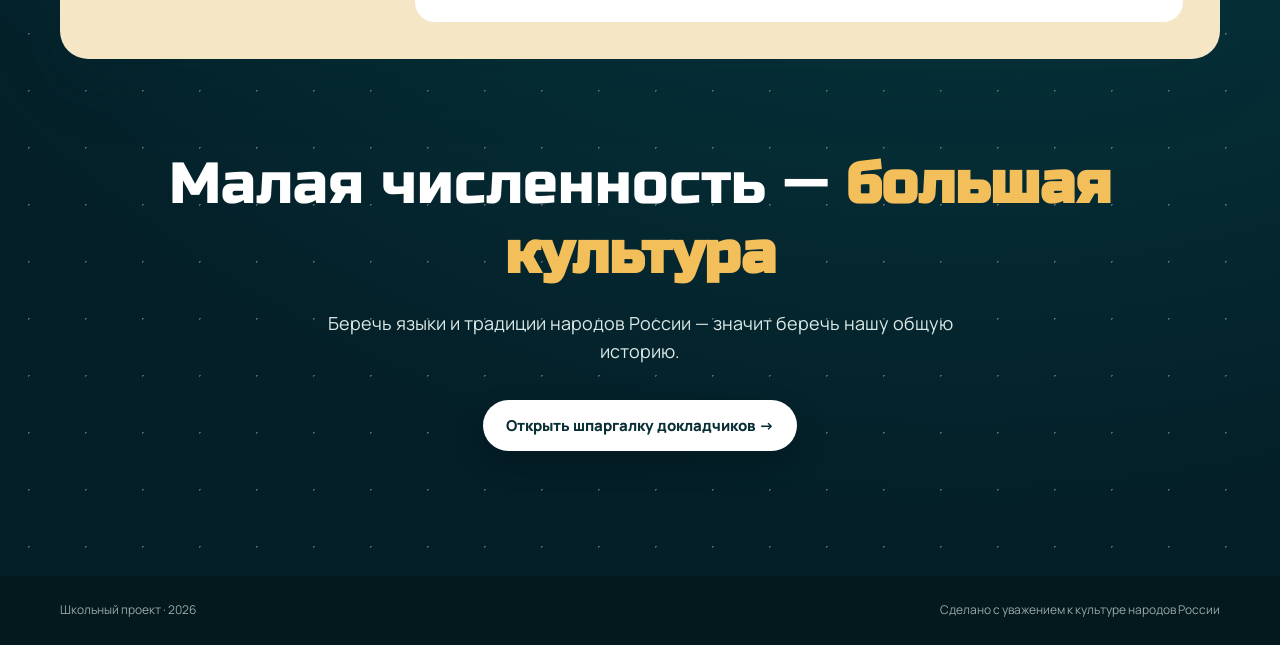
==== commit a8901b7c: "Replace slide emojis with animated illustrations Co-authored-by: arena-agent <297053741+arena-agent@" ====
--- a/index.html
+++ b/index.html
@@ -43,12 +43,11 @@
     <div class="wrap">
       <div class="chapter-head">
         <div><p class="number">01 / 05</p><p class="kicker">Где живут и как устроен быт</p><h2>Край, где начинается день</h2></div>
-        <span class="topic-icon" aria-hidden="true">🧭</span>
+        <span class="topic-icon" aria-hidden="true"><img src="images/icon-land.jpg" alt=""></span>
       </div>
       <div class="land-grid">
         <article class="story-card dark-card">
           <span class="speaker">Выступающий 1</span>
-          <h3>Рассказ на 4–5 предложений</h3>
           <ol class="speech">
             <li>Чукчи живут на Чукотском полуострове — на самом северо-востоке России.</li>
             <li>Здесь долгая морозная зима, сильный ветер и бескрайняя тундра.</li>
@@ -61,8 +60,8 @@
         <div class="visual-stack">
           <figure class="photo-card"><img src="images/chukotka-hero.jpg" alt="Заснеженная тундра, яранга и оленеводы"><figcaption><b>Яранга</b> легко разбирается и переезжает вместе со стойбищем.</figcaption></figure>
           <div class="mini-grid">
-            <div class="mini"><span>🦌</span><b>Олень</b><small>транспорт, пища и материал для одежды</small></div>
-            <div class="mini"><span>🌊</span><b>Два уклада</b><small>тундровые оленеводы и береговые охотники</small></div>
+            <div class="mini"><img class="card-art" src="images/icon-land.jpg" alt="Северный олень рядом с оленеводом"><b>Олень</b><small>транспорт, пища и материал для одежды</small></div>
+            <div class="mini"><img class="card-art" src="images/icon-land.jpg" alt="Жизнь в чукотской тундре"><b>Два уклада</b><small>тундровые оленеводы и береговые охотники</small></div>
           </div>
         </div>
       </div>
@@ -73,13 +72,12 @@
     <div class="wrap">
       <div class="chapter-head">
         <div><p class="number">02 / 05</p><p class="kicker">Национальный костюм</p><h2>Одежда, которая хранит тепло</h2></div>
-        <span class="topic-icon" aria-hidden="true">🧥</span>
+        <span class="topic-icon" aria-hidden="true"><img src="images/icon-clothes.jpg" alt=""></span>
       </div>
       <div class="split">
         <figure class="feature-photo"><img src="images/clothing-traditions.jpg" alt="Чукотская семья в традиционной меховой одежде"><figcaption>Мех защищает от холода и ветра даже в сильный мороз.</figcaption></figure>
         <article class="story-card paper-card">
           <span class="speaker">Выступающий 2</span>
-          <h3>Рассказ на 4–5 предложений</h3>
           <ol class="speech">
             <li>Традиционную одежду чукчи шьют из оленьего меха.</li>
             <li>Меховая рубаха с капюшоном называется кухлянкой.</li>
@@ -102,12 +100,11 @@
     <div class="wrap">
       <div class="chapter-head">
         <div><p class="number">03 / 05</p><p class="kicker">Традиции и праздники</p><h2>Благодарность природе</h2></div>
-        <span class="topic-icon" aria-hidden="true">🥁</span>
+        <span class="topic-icon" aria-hidden="true"><img src="images/icon-traditions.jpg" alt=""></span>
       </div>
       <div class="tradition-grid">
         <article class="story-card cream-card">
           <span class="speaker">Выступающий 3</span>
-          <h3>Рассказ на 4–5 предложений</h3>
           <ol class="speech">
             <li>Традиции чукчей тесно связаны с природой, морем и оленями.</li>
             <li>Осенью оленеводы проводят праздник Пэгытти — встречу звезды Альтаир.</li>
@@ -118,9 +115,9 @@
           <button class="say-button" type="button" data-speech="3">▶ Показать по одному предложению</button>
         </article>
         <div class="traditions">
-          <button class="trad-card active" data-trad="star" type="button"><span>⭐</span><b>Пэгытти</b><small>праздник первой звезды</small></button>
-          <button class="trad-card" data-trad="whale" type="button"><span>🐋</span><b>Праздник кита</b><small>благодарность морю</small></button>
-          <button class="trad-card" data-trad="drum" type="button"><span>🥁</span><b>Танец и бубен</b><small>истории в движении</small></button>
+          <button class="trad-card active" data-trad="star" type="button"><img class="card-art" src="images/icon-traditions.jpg" alt="Праздник первой звезды"><b>Пэгытти</b><small>праздник первой звезды</small></button>
+          <button class="trad-card" data-trad="whale" type="button"><img class="card-art" src="images/icon-traditions.jpg" alt="Чукотский праздник кита"><b>Праздник кита</b><small>благодарность морю</small></button>
+          <button class="trad-card" data-trad="drum" type="button"><img class="card-art" src="images/icon-traditions.jpg" alt="Традиционный танец с бубном"><b>Танец и бубен</b><small>истории в движении</small></button>
           <div class="trad-detail" id="tradDetail" aria-live="polite"><b>Пэгытти</b><p>Название связывают с появлением на небе звезды Альтаир. Для оленеводов это знак наступления нового сезонного цикла.</p></div>
         </div>
       </div>
@@ -131,13 +128,12 @@
     <div class="wrap">
       <div class="chapter-head">
         <div><p class="number">04 / 05</p><p class="kicker">Что едят на обед</p><h2>Вкус Севера</h2></div>
-        <span class="topic-icon" aria-hidden="true">🐟</span>
+        <span class="topic-icon" aria-hidden="true"><img src="images/icon-food.jpg" alt=""></span>
       </div>
       <div class="food-grid">
         <figure class="food-photo"><img src="images/chukchi-food.jpg" alt="Традиционная северная еда: рыба, оленина, ягоды и горячий бульон"><div class="food-label">Еда даёт много энергии для жизни в холодном климате.</div></figure>
         <article class="story-card dark-card">
           <span class="speaker">Выступающий 4</span>
-          <h3>Рассказ на 4–5 предложений</h3>
           <ol class="speech">
             <li>Основу традиционной кухни составляют оленина, рыба и мясо морских животных.</li>
             <li>Мясо варят, сушат, замораживают или едят в виде строганины.</li>
@@ -149,9 +145,9 @@
         </article>
       </div>
       <div class="dish-row">
-        <div><span>🥩</span><b>Оленина</b><small>варёная, сушёная, мороженая</small></div>
-        <div><span>🐟</span><b>Рыба</b><small>свежая или строганина</small></div>
-        <div><span>🫐</span><b>Ягоды</b><small>морошка, голубика, шикша</small></div>
+        <div><img class="card-art" src="images/icon-food.jpg" alt="Северная кухня"><b>Оленина</b><small>варёная, сушёная, мороженая</small></div>
+        <div><img class="card-art" src="images/icon-food.jpg" alt="Рыба в северной кухне"><b>Рыба</b><small>свежая или строганина</small></div>
+        <div><img class="card-art" src="images/icon-food.jpg" alt="Северные ягоды"><b>Ягоды</b><small>морошка, голубика, шикша</small></div>
       </div>
     </div>
   </section>
@@ -161,12 +157,11 @@
     <div class="wrap">
       <div class="chapter-head">
         <div><p class="number">05 / 05</p><p class="kicker">Язык и интересные факты</p><h2>Север говорит с нами</h2></div>
-        <span class="topic-icon" aria-hidden="true">✨</span>
+        <span class="topic-icon" aria-hidden="true"><img src="images/icon-facts.jpg" alt=""></span>
       </div>
       <div class="facts-grid">
         <article class="story-card aurora-card">
           <span class="speaker">Выступающий 5</span>
-          <h3>Рассказ на 4–5 предложений</h3>
           <ol class="speech">
             <li>Самоназвание чукчей — «лыгъоравэтльан», что переводят как «настоящие люди».</li>
             <li>Чукотский язык относится к чукотско-камчатской языковой семье.</li>
@@ -177,9 +172,9 @@
           <button class="say-button" type="button" data-speech="5">▶ Показать по одному предложению</button>
         </article>
         <div class="fact-deck">
-          <div class="flip-card"><div><span>🌏</span><b>Между двумя океанами</b><p>Чукотку омывают Северный Ледовитый и Тихий океаны.</p></div></div>
-          <div class="flip-card"><div><span>🦴</span><b>Косторезное искусство</b><p>Уэлен известен мастерами резьбы по моржовой кости.</p></div></div>
-          <div class="flip-card"><div><span>🌌</span><b>Полярное сияние</b><p>Зимой небо тундры иногда вспыхивает зелёными и фиолетовыми лентами.</p></div></div>
+          <div class="flip-card"><div><img class="card-art" src="images/icon-facts.jpg" alt="Чукотка под северным сиянием"><b>Между двумя океанами</b><p>Чукотку омывают Северный Ледовитый и Тихий океаны.</p></div></div>
+          <div class="flip-card"><div><img class="card-art" src="images/icon-facts.jpg" alt="Мастер традиционной резьбы"><b>Косторезное искусство</b><p>Уэлен известен мастерами резьбы по моржовой кости.</p></div></div>
+          <div class="flip-card"><div><img class="card-art" src="images/icon-facts.jpg" alt="Полярное сияние над Чукоткой"><b>Полярное сияние</b><p>Зимой небо тундры иногда вспыхивает зелёными и фиолетовыми лентами.</p></div></div>
         </div>
       </div>
 
--- a/style.css
+++ b/style.css
@@ -2,11 +2,11 @@
 :root{--ink:#092f35;--deep:#073c43;--teal:#0b5960;--mint:#52c5aa;--red:#d9553f;--cream:#f4e8cc;--snow:#f3f6f1;--gold:#f3bf5a;--white:#fff;--shadow:0 24px 65px rgba(5,43,48,.15)}
 *{box-sizing:border-box}html{scroll-behavior:smooth}body{margin:0;background:var(--snow);color:var(--ink);font-family:Manrope,Arial,sans-serif;font-size:18px;line-height:1.58}img{max-width:100%;display:block}button,a{font:inherit}.wrap{width:min(1160px,calc(100% - 40px));margin:auto}.skip{position:fixed;left:12px;top:-80px;background:#fff;color:#000;padding:12px 20px;z-index:200;border-radius:12px}.skip:focus{top:12px}.topbar{height:74px;padding:0 max(20px,calc((100% - 1160px)/2));display:flex;align-items:center;justify-content:space-between;position:sticky;top:0;z-index:100;background:rgba(6,52,58,.96);backdrop-filter:blur(12px);box-shadow:0 6px 24px #062f3540}.brand{color:white;text-decoration:none;font-family:'Russo One',Arial,sans-serif;letter-spacing:1px}.brand span{display:inline-grid;place-items:center;width:37px;height:37px;border:2px solid var(--gold);border-radius:50%;color:var(--gold);margin-right:8px}.topbar nav{display:flex;gap:6px}.topbar nav a{display:flex;align-items:center;gap:8px;color:#dbe8e6;text-decoration:none;font-size:13px;font-weight:700;padding:8px 11px;border-radius:40px;transition:.2s}.topbar nav b{display:grid;place-items:center;background:#ffffff15;width:26px;height:26px;border-radius:50%;color:var(--gold)}.topbar nav a:hover,.topbar nav a.active{background:#fff;color:var(--ink)}.topbar nav a.active b{background:var(--red);color:#fff}
 .hero{min-height:calc(100vh - 74px);position:relative;color:#fff;display:flex;flex-direction:column;justify-content:center;overflow:hidden}.hero-bg,.hero-shade{position:absolute;inset:0;width:100%;height:100%;object-fit:cover}.hero-bg{object-position:center 38%}.hero-shade{background:linear-gradient(90deg,rgba(4,38,43,.93) 0%,rgba(4,38,43,.58) 49%,rgba(4,38,43,.15) 100%),linear-gradient(0deg,#052f35bb 0%,transparent 45%)}.hero-content{position:relative;padding:80px 0 170px}.eyebrow,.kicker,.number{text-transform:uppercase;letter-spacing:2.3px;font-weight:800;font-size:13px}.eyebrow{display:inline-block;padding:8px 14px;border:1px solid #ffffff55;border-radius:40px;background:#052e3466}.hero h1{font-family:'Russo One',Arial,sans-serif;font-size:clamp(70px,12vw,160px);letter-spacing:.02em;line-height:.82;margin:35px 0 22px;text-shadow:0 8px 30px #0008}.hero-lead{font:clamp(25px,4vw,48px)/1.1 'Russo One',Arial,sans-serif;color:var(--gold);margin:0}.hero-text{max-width:650px;font-size:clamp(17px,2vw,22px);margin:24px 0 32px;color:#f1f7f5}.button{display:inline-flex;align-items:center;gap:16px;border-radius:50px;padding:14px 23px;text-decoration:none;font-weight:800;font-size:15px}.button.light{background:#fff;color:var(--ink);box-shadow:0 12px 30px #0003}.button span{font-size:21px}.hero-facts{position:absolute;z-index:2;bottom:28px;left:50%;transform:translateX(-50%);display:grid;grid-template-columns:repeat(3,1fr);background:#073c43db;border:1px solid #ffffff2e;border-radius:20px;backdrop-filter:blur(10px);padding:17px 10px}.hero-facts div{padding:2px 22px;border-right:1px solid #ffffff26}.hero-facts div:last-child{border:0}.hero-facts strong,.hero-facts span{display:block}.hero-facts strong{font-size:16px;color:var(--gold)}.hero-facts span{font-size:12px;color:#dfeae8}
-.chapter{padding:105px 0;position:relative;overflow:hidden}.chapter-head{display:flex;align-items:flex-start;justify-content:space-between;margin-bottom:45px}.number{color:var(--red);margin:0 0 8px}.kicker{color:var(--teal);margin:0 0 10px}.chapter h2{font:clamp(34px,5.2vw,67px)/1.03 'Russo One',Arial,sans-serif;max-width:820px;margin:0;letter-spacing:-1px}.topic-icon{display:grid;place-items:center;width:105px;height:105px;border-radius:50%;background:var(--gold);font-size:50px;box-shadow:0 14px 40px #c58f3050;transform:rotate(5deg)}.land-grid,.split,.tradition-grid,.food-grid,.facts-grid{display:grid;grid-template-columns:1fr 1fr;gap:34px;align-items:stretch}.story-card{border-radius:26px;padding:34px;box-shadow:var(--shadow)}.story-card h3{margin:10px 0 20px;font-size:20px}.speaker{display:inline-block;border-radius:40px;padding:7px 13px;background:var(--red);color:#fff;font-size:12px;font-weight:800;text-transform:uppercase;letter-spacing:1.5px}.speech{padding:0;margin:0;list-style:none;counter-reset:line}.speech li{counter-increment:line;position:relative;padding:12px 0 12px 47px;border-bottom:1px solid #ffffff26;font-weight:600;font-size:16px}.speech li:before{content:counter(line);position:absolute;left:0;top:11px;display:grid;place-items:center;width:29px;height:29px;border-radius:50%;background:var(--gold);color:var(--ink);font-size:13px;font-weight:800}.dark-card{background:var(--deep);color:#fff}.dark-card h3{color:var(--gold)}.say-button{margin-top:23px;border:0;border-radius:50px;background:var(--gold);color:var(--ink);font-weight:800;font-size:13px;padding:12px 17px;cursor:pointer}.speech.presenting li{opacity:.22}.speech.presenting li.current{opacity:1;background:#ffffff12;border-radius:10px}.photo-card,.feature-photo,.food-photo{margin:0;border-radius:26px;overflow:hidden;background:#fff;box-shadow:var(--shadow)}.photo-card img{height:360px;width:100%;object-fit:cover}.photo-card figcaption,.feature-photo figcaption{padding:18px 23px;font-size:14px}.mini-grid{display:grid;grid-template-columns:1fr 1fr;gap:16px;margin-top:16px}.mini{background:#fff;padding:18px;border-radius:18px;box-shadow:0 12px 32px #092f3513}.mini span,.mini b,.mini small{display:block}.mini span{font-size:30px}.mini b{margin:5px 0;color:var(--teal)}.mini small{font-size:12px;line-height:1.4}
+.chapter{padding:105px 0;position:relative;overflow:hidden}.chapter-head{display:flex;align-items:flex-start;justify-content:space-between;margin-bottom:45px}.number{color:var(--red);margin:0 0 8px}.kicker{color:var(--teal);margin:0 0 10px}.chapter h2{font:clamp(34px,5.2vw,67px)/1.03 'Russo One',Arial,sans-serif;max-width:820px;margin:0;letter-spacing:-1px}.topic-icon{display:grid;place-items:center;width:105px;height:105px;border:5px solid var(--gold);border-radius:50%;background:var(--gold);box-shadow:0 14px 40px #c58f3050;transform:rotate(5deg);overflow:hidden}.topic-icon img{width:100%;height:100%;object-fit:cover}.land-grid,.split,.tradition-grid,.food-grid,.facts-grid{display:grid;grid-template-columns:1fr 1fr;gap:34px;align-items:stretch}.story-card{border-radius:26px;padding:34px;box-shadow:var(--shadow)}.story-card h3{margin:10px 0 20px;font-size:20px}.speaker{display:inline-block;border-radius:40px;padding:7px 13px;background:var(--red);color:#fff;font-size:12px;font-weight:800;text-transform:uppercase;letter-spacing:1.5px}.speech{padding:0;margin:0;list-style:none;counter-reset:line}.speech li{counter-increment:line;position:relative;padding:12px 0 12px 47px;border-bottom:1px solid #ffffff26;font-weight:600;font-size:16px}.speech li:before{content:counter(line);position:absolute;left:0;top:11px;display:grid;place-items:center;width:29px;height:29px;border-radius:50%;background:var(--gold);color:var(--ink);font-size:13px;font-weight:800}.dark-card{background:var(--deep);color:#fff}.dark-card h3{color:var(--gold)}.say-button{margin-top:23px;border:0;border-radius:50px;background:var(--gold);color:var(--ink);font-weight:800;font-size:13px;padding:12px 17px;cursor:pointer}.speech.presenting li{opacity:.22}.speech.presenting li.current{opacity:1;background:#ffffff12;border-radius:10px}.photo-card,.feature-photo,.food-photo{margin:0;border-radius:26px;overflow:hidden;background:#fff;box-shadow:var(--shadow)}.photo-card img{height:360px;width:100%;object-fit:cover}.photo-card figcaption,.feature-photo figcaption{padding:18px 23px;font-size:14px}.mini-grid{display:grid;grid-template-columns:1fr 1fr;gap:16px;margin-top:16px}.mini{background:#fff;padding:18px;border-radius:18px;box-shadow:0 12px 32px #092f3513}.mini b,.mini small{display:block}.card-art{display:block;width:58px;height:58px;border-radius:15px;object-fit:cover;box-shadow:0 7px 18px #092f3526}.mini b{margin:9px 0 5px;color:var(--teal)}.mini small{font-size:12px;line-height:1.4}
 .ink{background:var(--deep);color:white}.ink .kicker{color:var(--gold)}.ink .number{color:#66d1b8}.feature-photo img{width:100%;height:500px;object-fit:cover}.feature-photo{background:#0b4b52}.paper-card{background:var(--cream);color:var(--ink)}.paper-card .speech li{border-color:#0d4f561f}.word-strip{display:grid;grid-template-columns:repeat(3,1fr);margin-top:34px;border:1px solid #ffffff30;border-radius:22px;overflow:hidden}.word-strip div{padding:22px 25px;border-right:1px solid #ffffff30}.word-strip div:last-child{border:0}.word-strip span,.word-strip small{display:block}.word-strip span{color:var(--gold);font-weight:800;letter-spacing:2px}.word-strip small{font-size:13px;color:#dce9e7;margin-top:5px}
-.warm{background:#f1dfbd}.warm:after{content:'ᑕ';position:absolute;right:-100px;bottom:-280px;font:bold 600px Arial;color:#e5ca9b;z-index:0}.warm .wrap{position:relative;z-index:1}.cream-card{background:#fffaf0}.cream-card .speech li{border-color:#0d4f561f}.traditions{display:grid;grid-template-columns:repeat(3,1fr);gap:12px}.trad-card{border:0;background:#fff8ea;border-radius:18px;padding:20px 10px;cursor:pointer;color:var(--ink);box-shadow:0 10px 25px #7d581b12;transition:.2s}.trad-card:hover,.trad-card.active{background:var(--red);color:#fff;transform:translateY(-4px)}.trad-card span,.trad-card b,.trad-card small{display:block}.trad-card span{font-size:31px}.trad-card b{font-size:13px;margin:8px 0 3px}.trad-card small{font-size:10px}.trad-detail{grid-column:1/-1;background:var(--deep);color:white;padding:25px;border-radius:20px;min-height:155px}.trad-detail b{font:22px 'Russo One',Arial}.trad-detail p{font-size:15px;margin-bottom:0}
-.food{background:#f6f3eb}.food-photo{position:relative;min-height:520px}.food-photo img{height:100%;width:100%;object-fit:cover}.food-label{position:absolute;left:20px;right:20px;bottom:20px;background:#fffdf4e8;backdrop-filter:blur(8px);border-radius:16px;padding:15px;font-size:13px;font-weight:700}.dish-row{display:grid;grid-template-columns:repeat(3,1fr);gap:15px;margin-top:30px}.dish-row div{background:#fff;border-radius:18px;padding:18px;display:grid;grid-template-columns:auto 1fr;column-gap:13px;box-shadow:0 10px 30px #092f350d}.dish-row span{font-size:36px;grid-row:1/3}.dish-row b{color:var(--teal)}.dish-row small{font-size:12px}
-.night{background:radial-gradient(circle at 75% 20%,#13666b 0,#073c43 32%,#041f28 80%);color:#fff}.night .kicker,.night .number{color:var(--gold)}.stars{position:absolute;inset:0;opacity:.3;background-image:radial-gradient(#fff 1px,transparent 1px);background-size:57px 57px}.night .wrap{position:relative}.aurora-card{background:linear-gradient(145deg,#0b595f,#167b70);color:#fff;border:1px solid #65ddbe55}.fact-deck{display:grid;gap:14px}.flip-card{background:#fff;color:var(--ink);padding:6px;border-radius:22px;box-shadow:var(--shadow)}.flip-card>div{border:1px dashed #b4c9c5;border-radius:17px;padding:20px;display:grid;grid-template-columns:55px 1fr;align-items:center}.flip-card span{font-size:35px;grid-row:1/3}.flip-card b{color:var(--teal)}.flip-card p{font-size:13px;margin:3px 0 0}.quiz{margin-top:70px;border-radius:28px;padding:37px;display:grid;grid-template-columns:280px 1fr;gap:38px;background:#f5e6c6;color:var(--ink);box-shadow:var(--shadow)}.quiz h3{font:34px 'Russo One',Arial;margin:6px 0}.quiz-copy>p:last-of-type{font-size:14px}.score{font-size:35px;letter-spacing:4px;color:var(--red)}.quiz-box{background:#fff;border-radius:20px;padding:26px}.quiz-box h4{font-size:19px;margin:0 0 18px}.answers{display:grid;gap:9px}.answers button{border:2px solid #dce8e5;background:#f2f7f5;color:var(--ink);border-radius:13px;padding:12px;text-align:left;cursor:pointer;font-weight:700;font-size:14px}.answers button:hover{border-color:var(--mint)}.answers button.correct{background:#c7f1dd;border-color:#59b88d}.answers button.wrong{background:#f6d1c9;border-color:#d9553f}.quiz-progress{font-size:12px;font-weight:800;color:var(--teal);text-transform:uppercase;letter-spacing:1px;margin-bottom:10px}.feedback{min-height:26px;margin-top:14px;font-size:13px;font-weight:700}.next-q{border:0;border-radius:40px;background:var(--deep);color:#fff;padding:11px 17px;font-weight:800;cursor:pointer}.finish{text-align:center;padding:90px 20px 20px}.finish p{font:clamp(30px,5vw,58px) 'Russo One',Arial;margin:0}.finish p strong{color:var(--gold)}.finish>span{display:block;max-width:700px;margin:20px auto 28px;color:#dceae7}.finish .button{margin-top:6px}footer{background:#03191e;color:#98aaa8;padding:25px 0;font-size:12px}footer .wrap{display:flex;justify-content:space-between}
+.warm{background:#f1dfbd}.warm:after{content:'ᑕ';position:absolute;right:-100px;bottom:-280px;font:bold 600px Arial;color:#e5ca9b;z-index:0}.warm .wrap{position:relative;z-index:1}.cream-card{background:#fffaf0}.cream-card .speech li{border-color:#0d4f561f}.traditions{display:grid;grid-template-columns:repeat(3,1fr);gap:12px}.trad-card{border:0;background:#fff8ea;border-radius:18px;padding:20px 10px;cursor:pointer;color:var(--ink);box-shadow:0 10px 25px #7d581b12;transition:.2s}.trad-card:hover,.trad-card.active{background:var(--red);color:#fff;transform:translateY(-4px)}.trad-card b,.trad-card small{display:block}.trad-card .card-art{width:68px;height:68px;margin:0 auto;border:3px solid #fff}.trad-card b{font-size:13px;margin:10px 0 3px}.trad-card small{font-size:10px}.trad-detail{grid-column:1/-1;background:var(--deep);color:white;padding:25px;border-radius:20px;min-height:155px}.trad-detail b{font:22px 'Russo One',Arial}.trad-detail p{font-size:15px;margin-bottom:0}
+.food{background:#f6f3eb}.food-photo{position:relative;min-height:520px}.food-photo img{height:100%;width:100%;object-fit:cover}.food-label{position:absolute;left:20px;right:20px;bottom:20px;background:#fffdf4e8;backdrop-filter:blur(8px);border-radius:16px;padding:15px;font-size:13px;font-weight:700}.dish-row{display:grid;grid-template-columns:repeat(3,1fr);gap:15px;margin-top:30px}.dish-row div{background:#fff;border-radius:18px;padding:18px;display:grid;grid-template-columns:auto 1fr;column-gap:13px;box-shadow:0 10px 30px #092f350d}.dish-row .card-art{width:58px;height:58px;grid-row:1/3}.dish-row b{color:var(--teal)}.dish-row small{font-size:12px}
+.night{background:radial-gradient(circle at 75% 20%,#13666b 0,#073c43 32%,#041f28 80%);color:#fff}.night .kicker,.night .number{color:var(--gold)}.stars{position:absolute;inset:0;opacity:.3;background-image:radial-gradient(#fff 1px,transparent 1px);background-size:57px 57px}.night .wrap{position:relative}.aurora-card{background:linear-gradient(145deg,#0b595f,#167b70);color:#fff;border:1px solid #65ddbe55}.fact-deck{display:grid;gap:14px}.flip-card{background:#fff;color:var(--ink);padding:6px;border-radius:22px;box-shadow:var(--shadow)}.flip-card>div{border:1px dashed #b4c9c5;border-radius:17px;padding:20px;display:grid;grid-template-columns:55px 1fr;align-items:center}.flip-card .card-art{width:48px;height:48px;grid-row:1/3;border-radius:13px}.flip-card b{color:var(--teal)}.flip-card p{font-size:13px;margin:3px 0 0}.quiz{margin-top:70px;border-radius:28px;padding:37px;display:grid;grid-template-columns:280px 1fr;gap:38px;background:#f5e6c6;color:var(--ink);box-shadow:var(--shadow)}.quiz h3{font:34px 'Russo One',Arial;margin:6px 0}.quiz-copy>p:last-of-type{font-size:14px}.score{font-size:35px;letter-spacing:4px;color:var(--red)}.quiz-box{background:#fff;border-radius:20px;padding:26px}.quiz-box h4{font-size:19px;margin:0 0 18px}.answers{display:grid;gap:9px}.answers button{border:2px solid #dce8e5;background:#f2f7f5;color:var(--ink);border-radius:13px;padding:12px;text-align:left;cursor:pointer;font-weight:700;font-size:14px}.answers button:hover{border-color:var(--mint)}.answers button.correct{background:#c7f1dd;border-color:#59b88d}.answers button.wrong{background:#f6d1c9;border-color:#d9553f}.quiz-progress{font-size:12px;font-weight:800;color:var(--teal);text-transform:uppercase;letter-spacing:1px;margin-bottom:10px}.feedback{min-height:26px;margin-top:14px;font-size:13px;font-weight:700}.next-q{border:0;border-radius:40px;background:var(--deep);color:#fff;padding:11px 17px;font-weight:800;cursor:pointer}.finish{text-align:center;padding:90px 20px 20px}.finish p{font:clamp(30px,5vw,58px) 'Russo One',Arial;margin:0}.finish p strong{color:var(--gold)}.finish>span{display:block;max-width:700px;margin:20px auto 28px;color:#dceae7}.finish .button{margin-top:6px}footer{background:#03191e;color:#98aaa8;padding:25px 0;font-size:12px}footer .wrap{display:flex;justify-content:space-between}
 @media(max-width:900px){.topbar nav a span{display:none}.land-grid,.split,.tradition-grid,.food-grid,.facts-grid{grid-template-columns:1fr}.feature-photo img{height:400px}.quiz{grid-template-columns:1fr}.chapter{padding:75px 0}.topic-icon{width:75px;height:75px;font-size:36px}.hero-content{padding-bottom:200px}}
 @media(max-width:620px){body{font-size:16px}.wrap{width:min(100% - 24px,1160px)}.topbar{height:65px;padding:0 12px}.brand{font-size:13px}.topbar nav{gap:2px}.topbar nav a{padding:5px}.topbar nav b{width:25px;height:25px}.hero{min-height:820px}.hero h1{font-size:61px}.hero-content{padding-top:80px}.hero-facts{grid-template-columns:1fr;bottom:17px;padding:10px}.hero-facts div{border-right:0;border-bottom:1px solid #ffffff26;padding:7px 14px}.hero-facts div:last-child{border:0}.hero-facts span{display:none}.chapter-head{gap:10px}.topic-icon{width:55px;height:55px;font-size:26px;flex:0 0 auto}.chapter h2{font-size:37px}.story-card{padding:24px 20px}.speech li{padding-left:40px;font-size:14px}.photo-card img,.feature-photo img{height:300px}.mini-grid,.word-strip,.dish-row{grid-template-columns:1fr}.word-strip div{border-right:0;border-bottom:1px solid #ffffff30}.traditions{grid-template-columns:1fr}.trad-detail{grid-column:auto}.food-photo{min-height:380px}.quiz{padding:20px}.quiz-box{padding:18px}footer .wrap{display:grid;gap:8px}}
 @media(prefers-reduced-motion:reduce){html{scroll-behavior:auto}*{transition:none!important}}
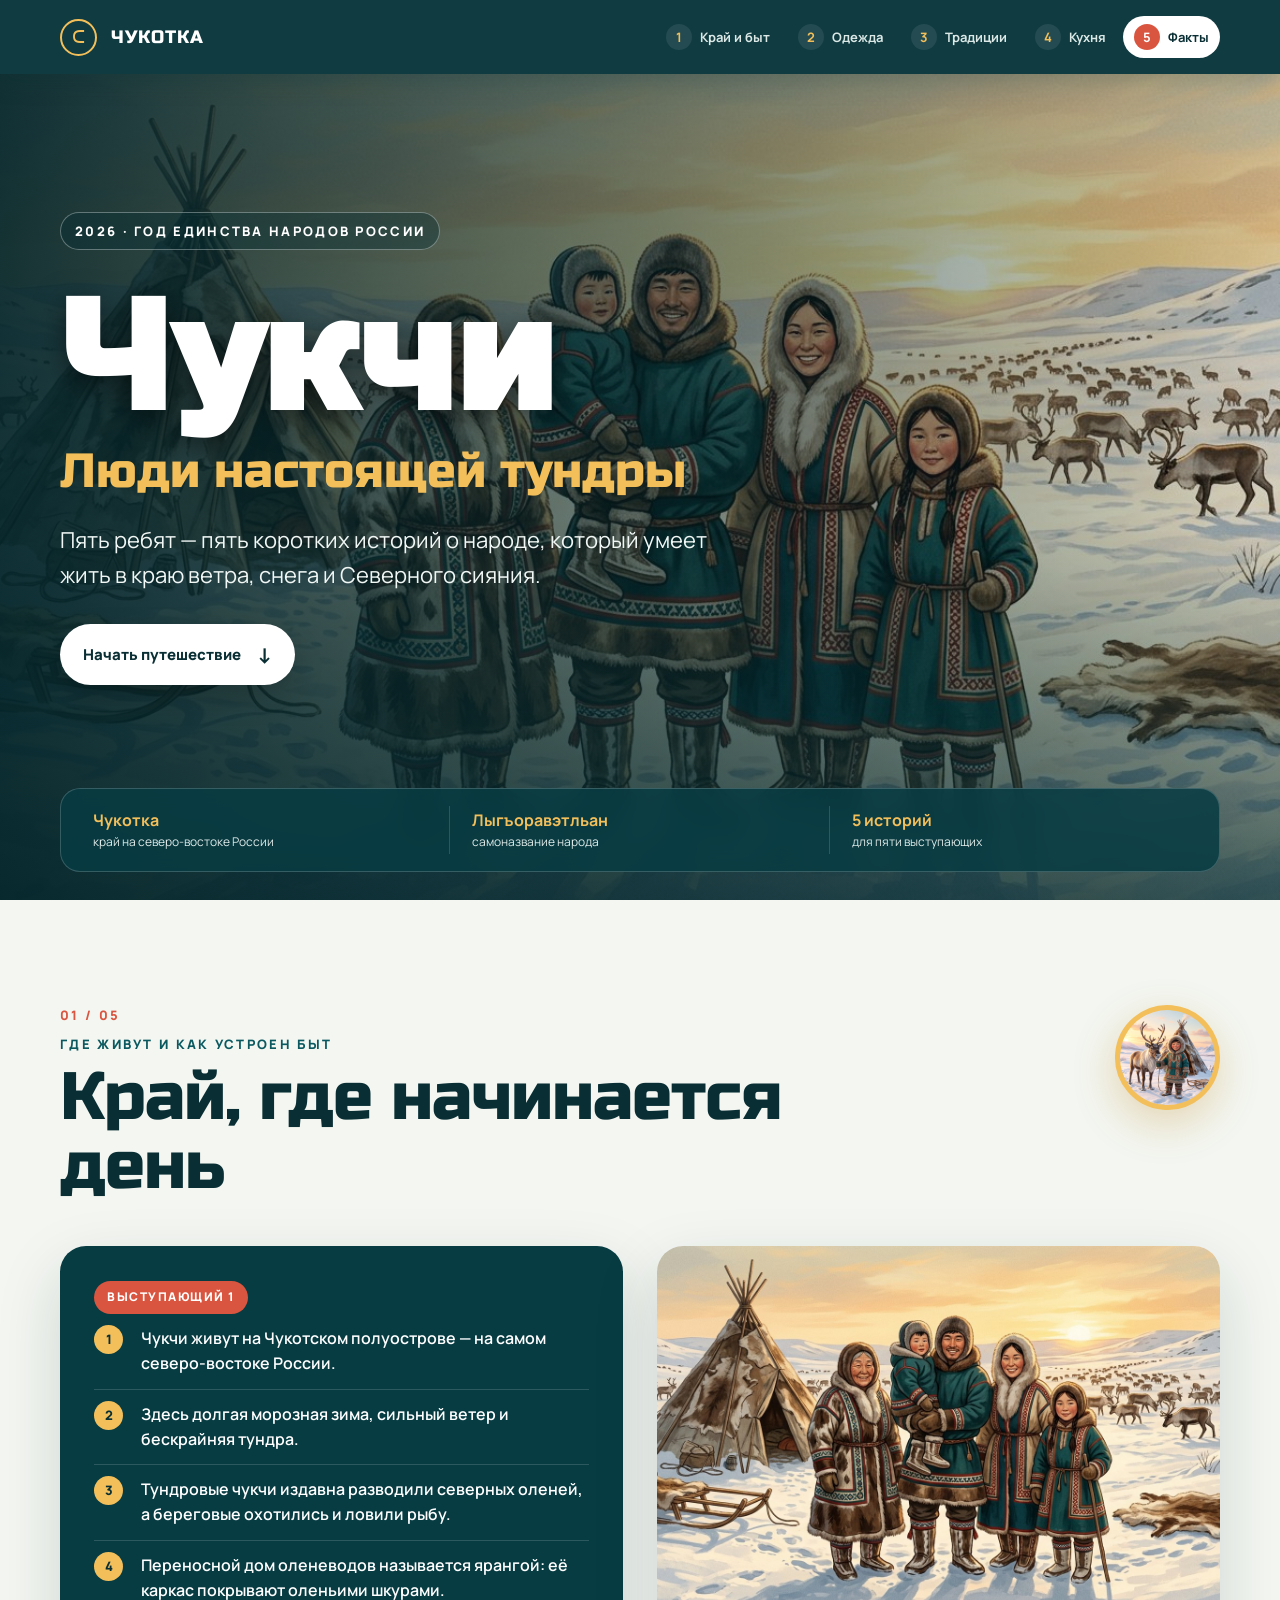
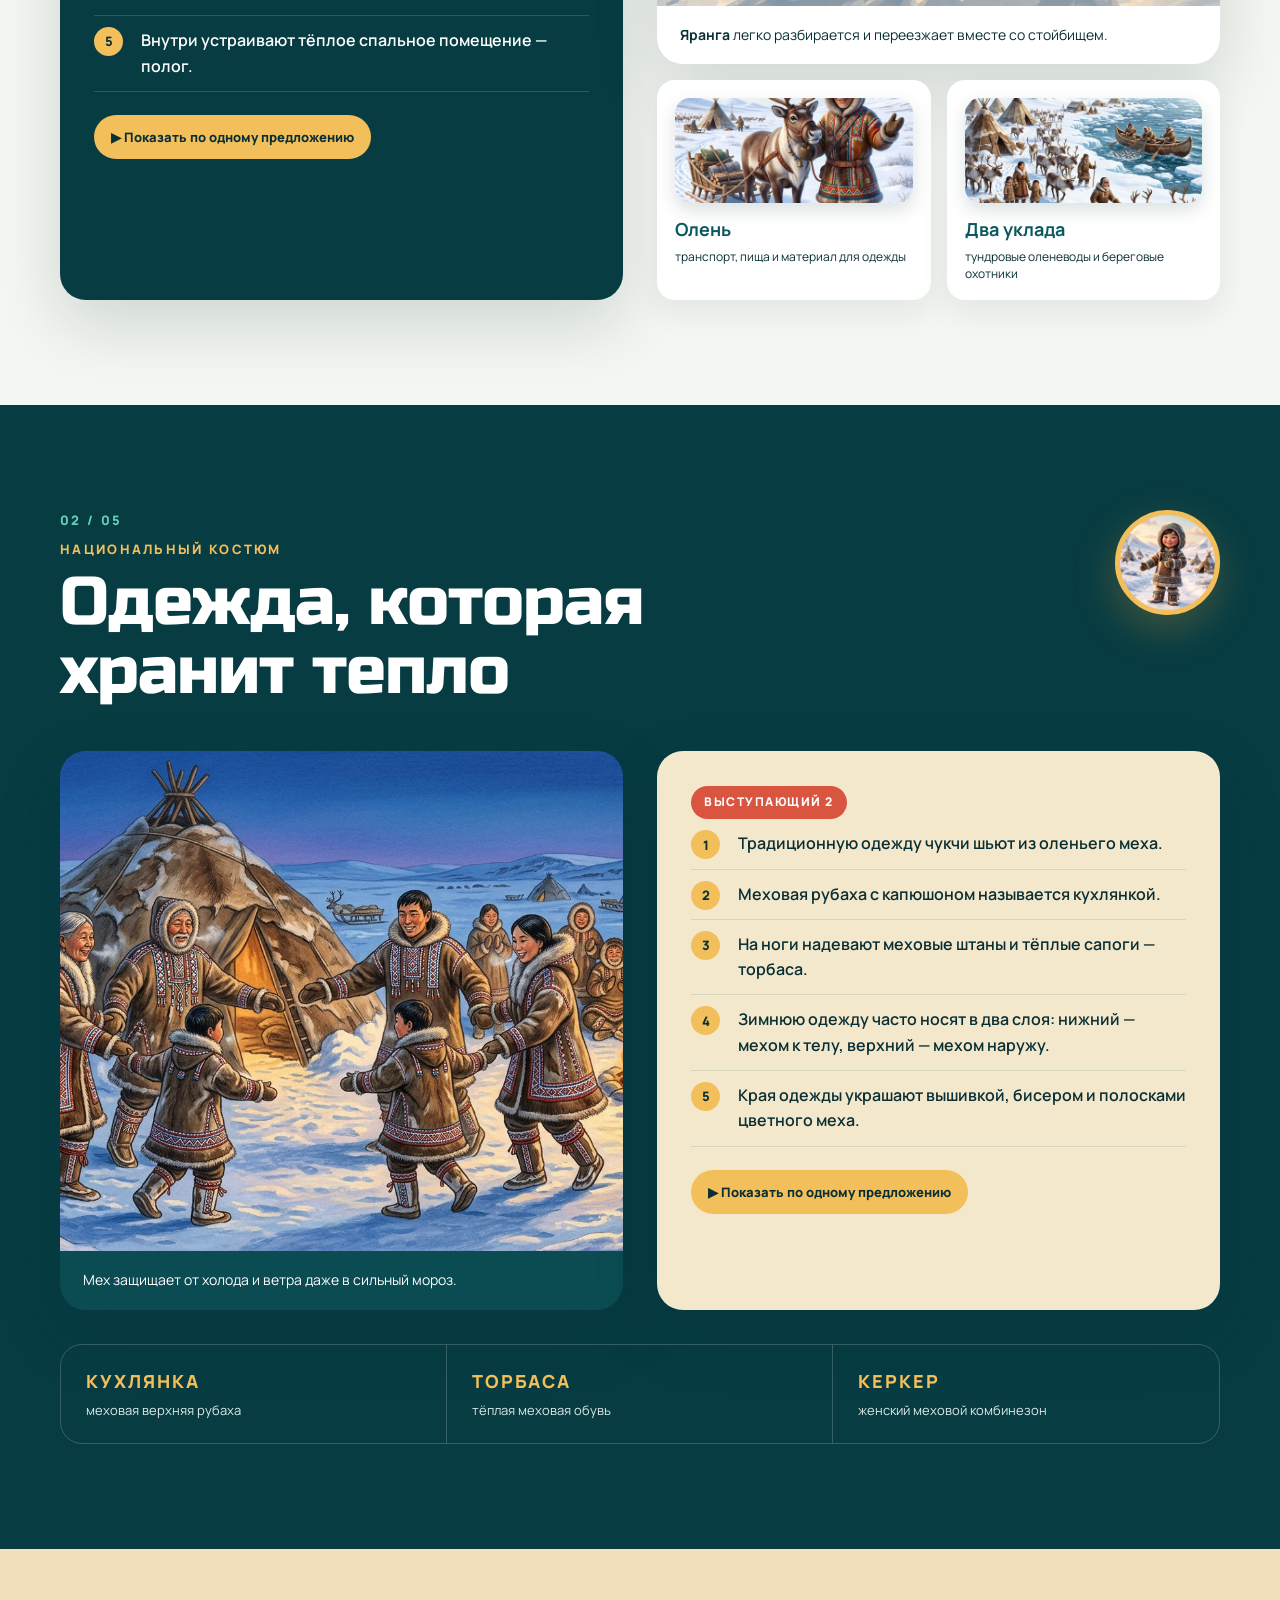
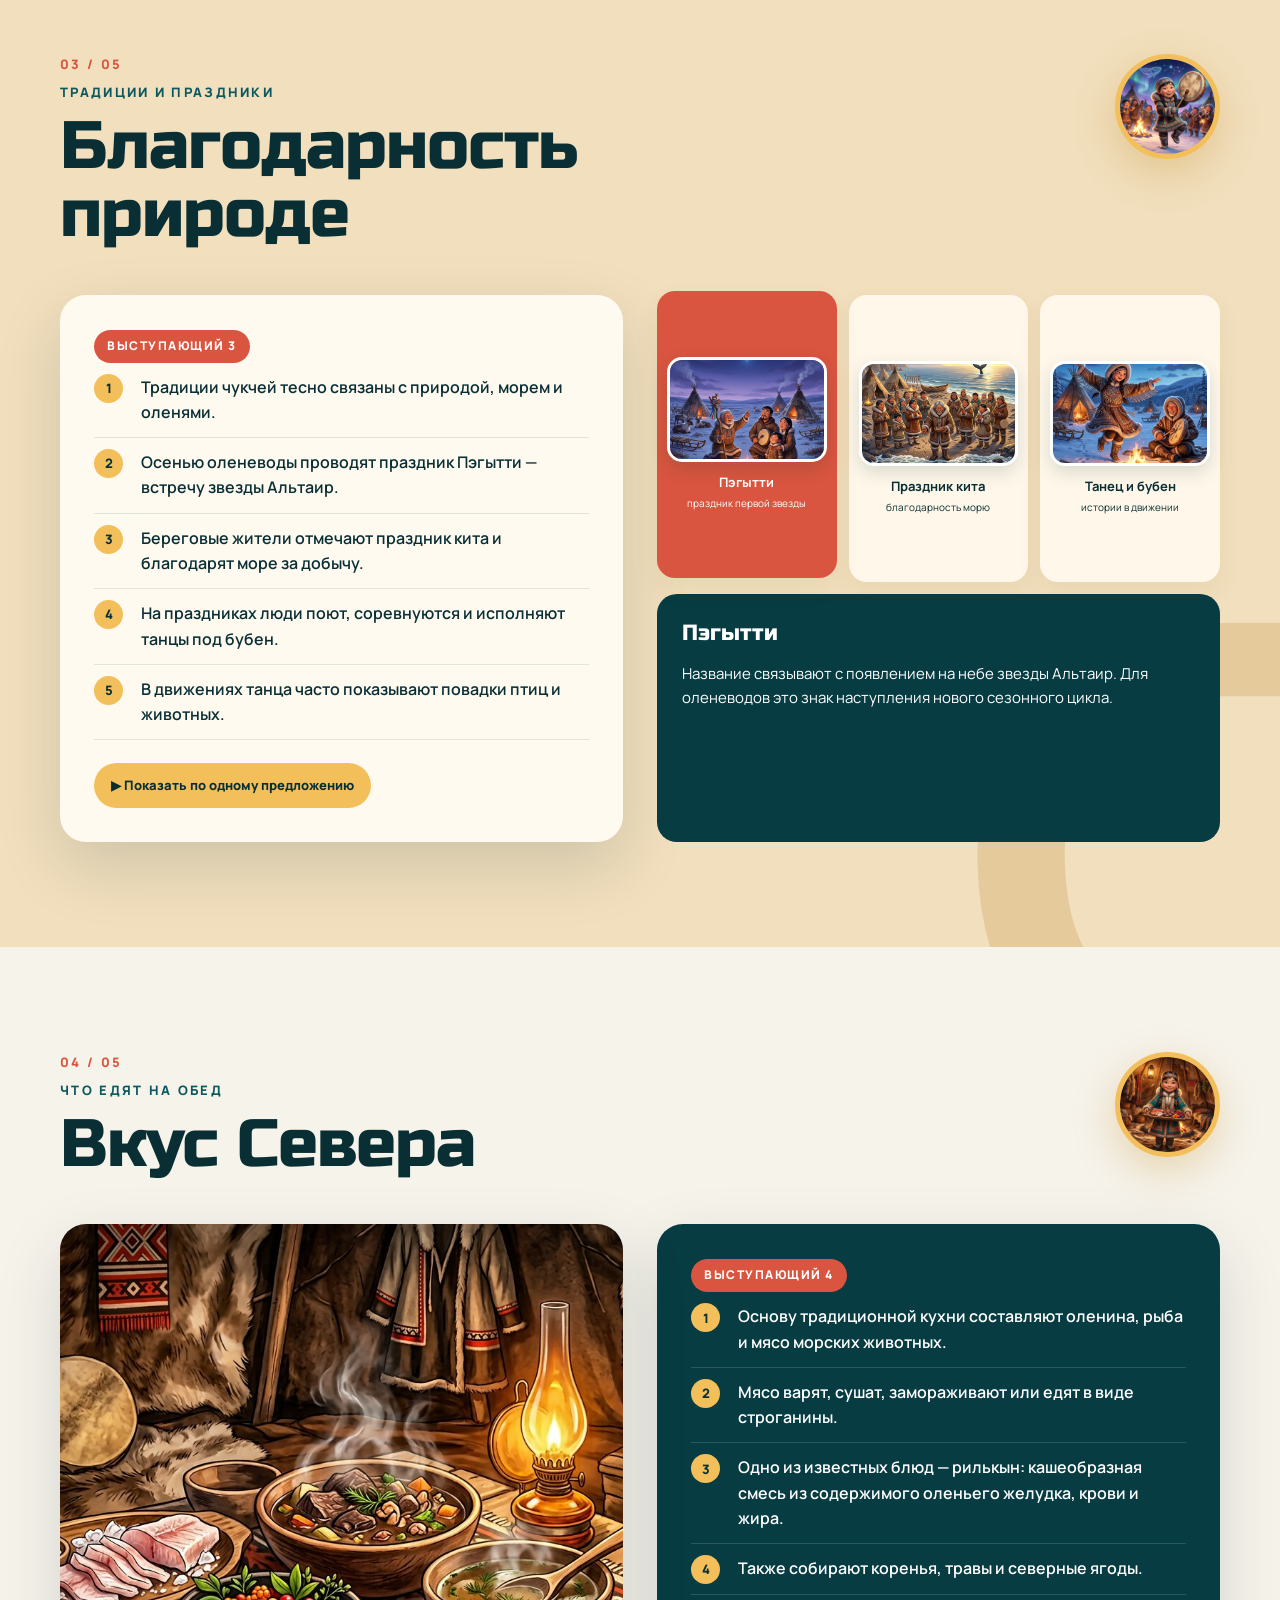
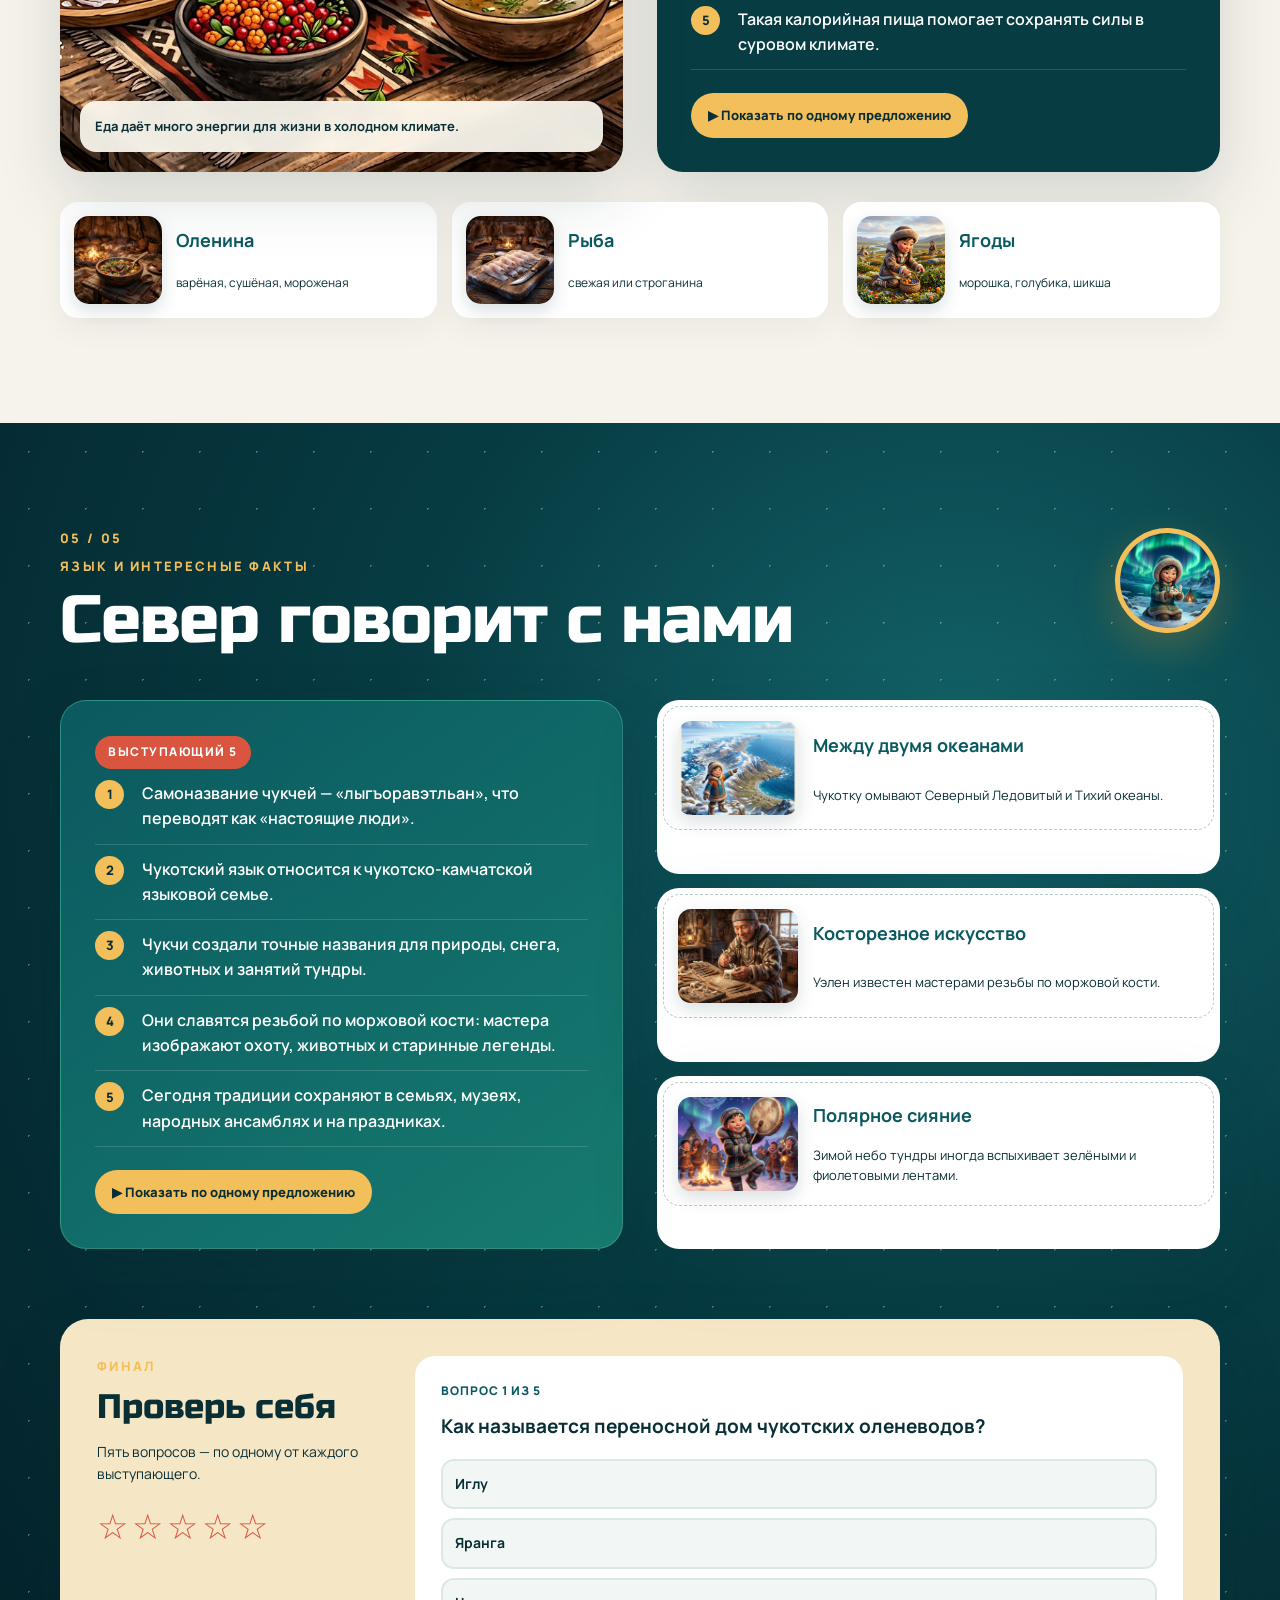
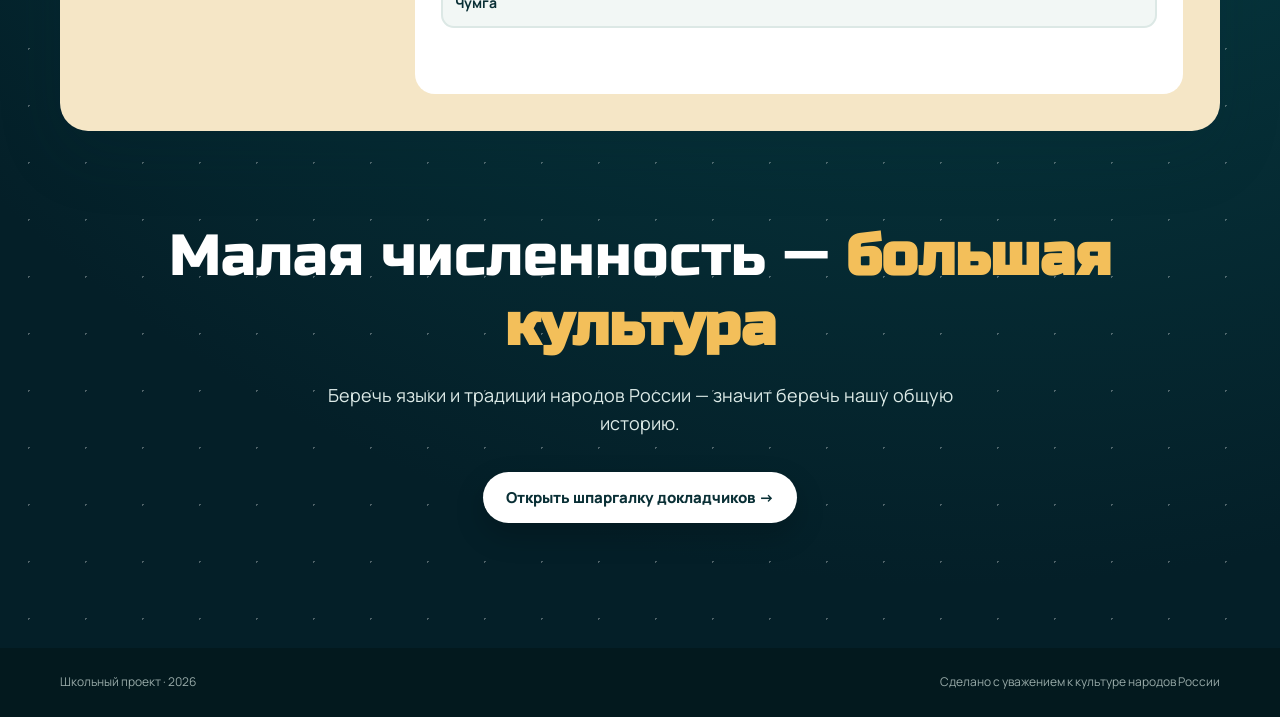
==== commit 1aa606ed: "Add distinct explanatory artwork to presentation cards Co-authored-by: arena-agent <297053741+arena-" ====
--- a/index.html
+++ b/index.html
@@ -60,8 +60,8 @@
         <div class="visual-stack">
           <figure class="photo-card"><img src="images/chukotka-hero.jpg" alt="Заснеженная тундра, яранга и оленеводы"><figcaption><b>Яранга</b> легко разбирается и переезжает вместе со стойбищем.</figcaption></figure>
           <div class="mini-grid">
-            <div class="mini"><img class="card-art" src="images/icon-land.jpg" alt="Северный олень рядом с оленеводом"><b>Олень</b><small>транспорт, пища и материал для одежды</small></div>
-            <div class="mini"><img class="card-art" src="images/icon-land.jpg" alt="Жизнь в чукотской тундре"><b>Два уклада</b><small>тундровые оленеводы и береговые охотники</small></div>
+            <div class="mini"><img class="card-art" src="images/card-reindeer.jpg" alt="Оленевод с северным оленем и нартами"><b>Олень</b><small>транспорт, пища и материал для одежды</small></div>
+            <div class="mini"><img class="card-art" src="images/card-two-lifestyles.jpg" alt="Оленеводы тундры и жители морского побережья"><b>Два уклада</b><small>тундровые оленеводы и береговые охотники</small></div>
           </div>
         </div>
       </div>
@@ -115,9 +115,9 @@
           <button class="say-button" type="button" data-speech="3">▶ Показать по одному предложению</button>
         </article>
         <div class="traditions">
-          <button class="trad-card active" data-trad="star" type="button"><img class="card-art" src="images/icon-traditions.jpg" alt="Праздник первой звезды"><b>Пэгытти</b><small>праздник первой звезды</small></button>
-          <button class="trad-card" data-trad="whale" type="button"><img class="card-art" src="images/icon-traditions.jpg" alt="Чукотский праздник кита"><b>Праздник кита</b><small>благодарность морю</small></button>
-          <button class="trad-card" data-trad="drum" type="button"><img class="card-art" src="images/icon-traditions.jpg" alt="Традиционный танец с бубном"><b>Танец и бубен</b><small>истории в движении</small></button>
+          <button class="trad-card active" data-trad="star" type="button"><img class="card-art" src="images/card-pegytti.jpg" alt="Появление звезды Альтаир на празднике Пэгытти"><b>Пэгытти</b><small>праздник первой звезды</small></button>
+          <button class="trad-card" data-trad="whale" type="button"><img class="card-art" src="images/card-whale-festival.jpg" alt="Береговой праздник благодарности морю"><b>Праздник кита</b><small>благодарность морю</small></button>
+          <button class="trad-card" data-trad="drum" type="button"><img class="card-art" src="images/card-drum-dance.jpg" alt="Танец, изображающий птицу, под звуки бубна"><b>Танец и бубен</b><small>истории в движении</small></button>
           <div class="trad-detail" id="tradDetail" aria-live="polite"><b>Пэгытти</b><p>Название связывают с появлением на небе звезды Альтаир. Для оленеводов это знак наступления нового сезонного цикла.</p></div>
         </div>
       </div>
@@ -145,9 +145,9 @@
         </article>
       </div>
       <div class="dish-row">
-        <div><img class="card-art" src="images/icon-food.jpg" alt="Северная кухня"><b>Оленина</b><small>варёная, сушёная, мороженая</small></div>
-        <div><img class="card-art" src="images/icon-food.jpg" alt="Рыба в северной кухне"><b>Рыба</b><small>свежая или строганина</small></div>
-        <div><img class="card-art" src="images/icon-food.jpg" alt="Северные ягоды"><b>Ягоды</b><small>морошка, голубика, шикша</small></div>
+        <div><img class="card-art" src="images/card-venison.jpg" alt="Блюдо из варёной оленины"><b>Оленина</b><small>варёная, сушёная, мороженая</small></div>
+        <div><img class="card-art" src="images/card-fish.jpg" alt="Строганина из замороженной рыбы"><b>Рыба</b><small>свежая или строганина</small></div>
+        <div><img class="card-art" src="images/card-berries.jpg" alt="Сбор морошки, голубики и шикши в тундре"><b>Ягоды</b><small>морошка, голубика, шикша</small></div>
       </div>
     </div>
   </section>
@@ -172,9 +172,9 @@
           <button class="say-button" type="button" data-speech="5">▶ Показать по одному предложению</button>
         </article>
         <div class="fact-deck">
-          <div class="flip-card"><div><img class="card-art" src="images/icon-facts.jpg" alt="Чукотка под северным сиянием"><b>Между двумя океанами</b><p>Чукотку омывают Северный Ледовитый и Тихий океаны.</p></div></div>
-          <div class="flip-card"><div><img class="card-art" src="images/icon-facts.jpg" alt="Мастер традиционной резьбы"><b>Косторезное искусство</b><p>Уэлен известен мастерами резьбы по моржовой кости.</p></div></div>
-          <div class="flip-card"><div><img class="card-art" src="images/icon-facts.jpg" alt="Полярное сияние над Чукоткой"><b>Полярное сияние</b><p>Зимой небо тундры иногда вспыхивает зелёными и фиолетовыми лентами.</p></div></div>
+          <div class="flip-card"><div><img class="card-art" src="images/card-two-oceans.jpg" alt="Чукотский полуостров между арктическими и тихоокеанскими водами"><b>Между двумя океанами</b><p>Чукотку омывают Северный Ледовитый и Тихий океаны.</p></div></div>
+          <div class="flip-card"><div><img class="card-art" src="images/card-bone-carving.jpg" alt="Мастер вырезает фигурку из моржовой кости"><b>Косторезное искусство</b><p>Уэлен известен мастерами резьбы по моржовой кости.</p></div></div>
+          <div class="flip-card"><div><img class="card-art" src="images/icon-traditions.jpg" alt="Зелёные ленты полярного сияния над стойбищем"><b>Полярное сияние</b><p>Зимой небо тундры иногда вспыхивает зелёными и фиолетовыми лентами.</p></div></div>
         </div>
       </div>
 
--- a/style.css
+++ b/style.css
@@ -2,11 +2,11 @@
 :root{--ink:#092f35;--deep:#073c43;--teal:#0b5960;--mint:#52c5aa;--red:#d9553f;--cream:#f4e8cc;--snow:#f3f6f1;--gold:#f3bf5a;--white:#fff;--shadow:0 24px 65px rgba(5,43,48,.15)}
 *{box-sizing:border-box}html{scroll-behavior:smooth}body{margin:0;background:var(--snow);color:var(--ink);font-family:Manrope,Arial,sans-serif;font-size:18px;line-height:1.58}img{max-width:100%;display:block}button,a{font:inherit}.wrap{width:min(1160px,calc(100% - 40px));margin:auto}.skip{position:fixed;left:12px;top:-80px;background:#fff;color:#000;padding:12px 20px;z-index:200;border-radius:12px}.skip:focus{top:12px}.topbar{height:74px;padding:0 max(20px,calc((100% - 1160px)/2));display:flex;align-items:center;justify-content:space-between;position:sticky;top:0;z-index:100;background:rgba(6,52,58,.96);backdrop-filter:blur(12px);box-shadow:0 6px 24px #062f3540}.brand{color:white;text-decoration:none;font-family:'Russo One',Arial,sans-serif;letter-spacing:1px}.brand span{display:inline-grid;place-items:center;width:37px;height:37px;border:2px solid var(--gold);border-radius:50%;color:var(--gold);margin-right:8px}.topbar nav{display:flex;gap:6px}.topbar nav a{display:flex;align-items:center;gap:8px;color:#dbe8e6;text-decoration:none;font-size:13px;font-weight:700;padding:8px 11px;border-radius:40px;transition:.2s}.topbar nav b{display:grid;place-items:center;background:#ffffff15;width:26px;height:26px;border-radius:50%;color:var(--gold)}.topbar nav a:hover,.topbar nav a.active{background:#fff;color:var(--ink)}.topbar nav a.active b{background:var(--red);color:#fff}
 .hero{min-height:calc(100vh - 74px);position:relative;color:#fff;display:flex;flex-direction:column;justify-content:center;overflow:hidden}.hero-bg,.hero-shade{position:absolute;inset:0;width:100%;height:100%;object-fit:cover}.hero-bg{object-position:center 38%}.hero-shade{background:linear-gradient(90deg,rgba(4,38,43,.93) 0%,rgba(4,38,43,.58) 49%,rgba(4,38,43,.15) 100%),linear-gradient(0deg,#052f35bb 0%,transparent 45%)}.hero-content{position:relative;padding:80px 0 170px}.eyebrow,.kicker,.number{text-transform:uppercase;letter-spacing:2.3px;font-weight:800;font-size:13px}.eyebrow{display:inline-block;padding:8px 14px;border:1px solid #ffffff55;border-radius:40px;background:#052e3466}.hero h1{font-family:'Russo One',Arial,sans-serif;font-size:clamp(70px,12vw,160px);letter-spacing:.02em;line-height:.82;margin:35px 0 22px;text-shadow:0 8px 30px #0008}.hero-lead{font:clamp(25px,4vw,48px)/1.1 'Russo One',Arial,sans-serif;color:var(--gold);margin:0}.hero-text{max-width:650px;font-size:clamp(17px,2vw,22px);margin:24px 0 32px;color:#f1f7f5}.button{display:inline-flex;align-items:center;gap:16px;border-radius:50px;padding:14px 23px;text-decoration:none;font-weight:800;font-size:15px}.button.light{background:#fff;color:var(--ink);box-shadow:0 12px 30px #0003}.button span{font-size:21px}.hero-facts{position:absolute;z-index:2;bottom:28px;left:50%;transform:translateX(-50%);display:grid;grid-template-columns:repeat(3,1fr);background:#073c43db;border:1px solid #ffffff2e;border-radius:20px;backdrop-filter:blur(10px);padding:17px 10px}.hero-facts div{padding:2px 22px;border-right:1px solid #ffffff26}.hero-facts div:last-child{border:0}.hero-facts strong,.hero-facts span{display:block}.hero-facts strong{font-size:16px;color:var(--gold)}.hero-facts span{font-size:12px;color:#dfeae8}
-.chapter{padding:105px 0;position:relative;overflow:hidden}.chapter-head{display:flex;align-items:flex-start;justify-content:space-between;margin-bottom:45px}.number{color:var(--red);margin:0 0 8px}.kicker{color:var(--teal);margin:0 0 10px}.chapter h2{font:clamp(34px,5.2vw,67px)/1.03 'Russo One',Arial,sans-serif;max-width:820px;margin:0;letter-spacing:-1px}.topic-icon{display:grid;place-items:center;width:105px;height:105px;border:5px solid var(--gold);border-radius:50%;background:var(--gold);box-shadow:0 14px 40px #c58f3050;transform:rotate(5deg);overflow:hidden}.topic-icon img{width:100%;height:100%;object-fit:cover}.land-grid,.split,.tradition-grid,.food-grid,.facts-grid{display:grid;grid-template-columns:1fr 1fr;gap:34px;align-items:stretch}.story-card{border-radius:26px;padding:34px;box-shadow:var(--shadow)}.story-card h3{margin:10px 0 20px;font-size:20px}.speaker{display:inline-block;border-radius:40px;padding:7px 13px;background:var(--red);color:#fff;font-size:12px;font-weight:800;text-transform:uppercase;letter-spacing:1.5px}.speech{padding:0;margin:0;list-style:none;counter-reset:line}.speech li{counter-increment:line;position:relative;padding:12px 0 12px 47px;border-bottom:1px solid #ffffff26;font-weight:600;font-size:16px}.speech li:before{content:counter(line);position:absolute;left:0;top:11px;display:grid;place-items:center;width:29px;height:29px;border-radius:50%;background:var(--gold);color:var(--ink);font-size:13px;font-weight:800}.dark-card{background:var(--deep);color:#fff}.dark-card h3{color:var(--gold)}.say-button{margin-top:23px;border:0;border-radius:50px;background:var(--gold);color:var(--ink);font-weight:800;font-size:13px;padding:12px 17px;cursor:pointer}.speech.presenting li{opacity:.22}.speech.presenting li.current{opacity:1;background:#ffffff12;border-radius:10px}.photo-card,.feature-photo,.food-photo{margin:0;border-radius:26px;overflow:hidden;background:#fff;box-shadow:var(--shadow)}.photo-card img{height:360px;width:100%;object-fit:cover}.photo-card figcaption,.feature-photo figcaption{padding:18px 23px;font-size:14px}.mini-grid{display:grid;grid-template-columns:1fr 1fr;gap:16px;margin-top:16px}.mini{background:#fff;padding:18px;border-radius:18px;box-shadow:0 12px 32px #092f3513}.mini b,.mini small{display:block}.card-art{display:block;width:58px;height:58px;border-radius:15px;object-fit:cover;box-shadow:0 7px 18px #092f3526}.mini b{margin:9px 0 5px;color:var(--teal)}.mini small{font-size:12px;line-height:1.4}
+.chapter{padding:105px 0;position:relative;overflow:hidden}.chapter-head{display:flex;align-items:flex-start;justify-content:space-between;margin-bottom:45px}.number{color:var(--red);margin:0 0 8px}.kicker{color:var(--teal);margin:0 0 10px}.chapter h2{font:clamp(34px,5.2vw,67px)/1.03 'Russo One',Arial,sans-serif;max-width:820px;margin:0;letter-spacing:-1px}.topic-icon{display:grid;place-items:center;width:105px;height:105px;border:5px solid var(--gold);border-radius:50%;background:var(--gold);box-shadow:0 14px 40px #c58f3050;transform:rotate(5deg);overflow:hidden}.topic-icon img{width:100%;height:100%;object-fit:cover}.land-grid,.split,.tradition-grid,.food-grid,.facts-grid{display:grid;grid-template-columns:1fr 1fr;gap:34px;align-items:stretch}.story-card{border-radius:26px;padding:34px;box-shadow:var(--shadow)}.story-card h3{margin:10px 0 20px;font-size:20px}.speaker{display:inline-block;border-radius:40px;padding:7px 13px;background:var(--red);color:#fff;font-size:12px;font-weight:800;text-transform:uppercase;letter-spacing:1.5px}.speech{padding:0;margin:0;list-style:none;counter-reset:line}.speech li{counter-increment:line;position:relative;padding:12px 0 12px 47px;border-bottom:1px solid #ffffff26;font-weight:600;font-size:16px}.speech li:before{content:counter(line);position:absolute;left:0;top:11px;display:grid;place-items:center;width:29px;height:29px;border-radius:50%;background:var(--gold);color:var(--ink);font-size:13px;font-weight:800}.dark-card{background:var(--deep);color:#fff}.dark-card h3{color:var(--gold)}.say-button{margin-top:23px;border:0;border-radius:50px;background:var(--gold);color:var(--ink);font-weight:800;font-size:13px;padding:12px 17px;cursor:pointer}.speech.presenting li{opacity:.22}.speech.presenting li.current{opacity:1;background:#ffffff12;border-radius:10px}.photo-card,.feature-photo,.food-photo{margin:0;border-radius:26px;overflow:hidden;background:#fff;box-shadow:var(--shadow)}.photo-card img{height:360px;width:100%;object-fit:cover}.photo-card figcaption,.feature-photo figcaption{padding:18px 23px;font-size:14px}.mini-grid{display:grid;grid-template-columns:1fr 1fr;gap:16px;margin-top:16px}.mini{background:#fff;padding:18px;border-radius:18px;box-shadow:0 12px 32px #092f3513}.mini b,.mini small{display:block}.card-art{display:block;width:100%;height:105px;border-radius:15px;object-fit:cover;box-shadow:0 7px 18px #092f3526}.mini b{margin:12px 0 5px;color:var(--teal)}.mini small{font-size:12px;line-height:1.4}
 .ink{background:var(--deep);color:white}.ink .kicker{color:var(--gold)}.ink .number{color:#66d1b8}.feature-photo img{width:100%;height:500px;object-fit:cover}.feature-photo{background:#0b4b52}.paper-card{background:var(--cream);color:var(--ink)}.paper-card .speech li{border-color:#0d4f561f}.word-strip{display:grid;grid-template-columns:repeat(3,1fr);margin-top:34px;border:1px solid #ffffff30;border-radius:22px;overflow:hidden}.word-strip div{padding:22px 25px;border-right:1px solid #ffffff30}.word-strip div:last-child{border:0}.word-strip span,.word-strip small{display:block}.word-strip span{color:var(--gold);font-weight:800;letter-spacing:2px}.word-strip small{font-size:13px;color:#dce9e7;margin-top:5px}
-.warm{background:#f1dfbd}.warm:after{content:'ᑕ';position:absolute;right:-100px;bottom:-280px;font:bold 600px Arial;color:#e5ca9b;z-index:0}.warm .wrap{position:relative;z-index:1}.cream-card{background:#fffaf0}.cream-card .speech li{border-color:#0d4f561f}.traditions{display:grid;grid-template-columns:repeat(3,1fr);gap:12px}.trad-card{border:0;background:#fff8ea;border-radius:18px;padding:20px 10px;cursor:pointer;color:var(--ink);box-shadow:0 10px 25px #7d581b12;transition:.2s}.trad-card:hover,.trad-card.active{background:var(--red);color:#fff;transform:translateY(-4px)}.trad-card b,.trad-card small{display:block}.trad-card .card-art{width:68px;height:68px;margin:0 auto;border:3px solid #fff}.trad-card b{font-size:13px;margin:10px 0 3px}.trad-card small{font-size:10px}.trad-detail{grid-column:1/-1;background:var(--deep);color:white;padding:25px;border-radius:20px;min-height:155px}.trad-detail b{font:22px 'Russo One',Arial}.trad-detail p{font-size:15px;margin-bottom:0}
-.food{background:#f6f3eb}.food-photo{position:relative;min-height:520px}.food-photo img{height:100%;width:100%;object-fit:cover}.food-label{position:absolute;left:20px;right:20px;bottom:20px;background:#fffdf4e8;backdrop-filter:blur(8px);border-radius:16px;padding:15px;font-size:13px;font-weight:700}.dish-row{display:grid;grid-template-columns:repeat(3,1fr);gap:15px;margin-top:30px}.dish-row div{background:#fff;border-radius:18px;padding:18px;display:grid;grid-template-columns:auto 1fr;column-gap:13px;box-shadow:0 10px 30px #092f350d}.dish-row .card-art{width:58px;height:58px;grid-row:1/3}.dish-row b{color:var(--teal)}.dish-row small{font-size:12px}
-.night{background:radial-gradient(circle at 75% 20%,#13666b 0,#073c43 32%,#041f28 80%);color:#fff}.night .kicker,.night .number{color:var(--gold)}.stars{position:absolute;inset:0;opacity:.3;background-image:radial-gradient(#fff 1px,transparent 1px);background-size:57px 57px}.night .wrap{position:relative}.aurora-card{background:linear-gradient(145deg,#0b595f,#167b70);color:#fff;border:1px solid #65ddbe55}.fact-deck{display:grid;gap:14px}.flip-card{background:#fff;color:var(--ink);padding:6px;border-radius:22px;box-shadow:var(--shadow)}.flip-card>div{border:1px dashed #b4c9c5;border-radius:17px;padding:20px;display:grid;grid-template-columns:55px 1fr;align-items:center}.flip-card .card-art{width:48px;height:48px;grid-row:1/3;border-radius:13px}.flip-card b{color:var(--teal)}.flip-card p{font-size:13px;margin:3px 0 0}.quiz{margin-top:70px;border-radius:28px;padding:37px;display:grid;grid-template-columns:280px 1fr;gap:38px;background:#f5e6c6;color:var(--ink);box-shadow:var(--shadow)}.quiz h3{font:34px 'Russo One',Arial;margin:6px 0}.quiz-copy>p:last-of-type{font-size:14px}.score{font-size:35px;letter-spacing:4px;color:var(--red)}.quiz-box{background:#fff;border-radius:20px;padding:26px}.quiz-box h4{font-size:19px;margin:0 0 18px}.answers{display:grid;gap:9px}.answers button{border:2px solid #dce8e5;background:#f2f7f5;color:var(--ink);border-radius:13px;padding:12px;text-align:left;cursor:pointer;font-weight:700;font-size:14px}.answers button:hover{border-color:var(--mint)}.answers button.correct{background:#c7f1dd;border-color:#59b88d}.answers button.wrong{background:#f6d1c9;border-color:#d9553f}.quiz-progress{font-size:12px;font-weight:800;color:var(--teal);text-transform:uppercase;letter-spacing:1px;margin-bottom:10px}.feedback{min-height:26px;margin-top:14px;font-size:13px;font-weight:700}.next-q{border:0;border-radius:40px;background:var(--deep);color:#fff;padding:11px 17px;font-weight:800;cursor:pointer}.finish{text-align:center;padding:90px 20px 20px}.finish p{font:clamp(30px,5vw,58px) 'Russo One',Arial;margin:0}.finish p strong{color:var(--gold)}.finish>span{display:block;max-width:700px;margin:20px auto 28px;color:#dceae7}.finish .button{margin-top:6px}footer{background:#03191e;color:#98aaa8;padding:25px 0;font-size:12px}footer .wrap{display:flex;justify-content:space-between}
+.warm{background:#f1dfbd}.warm:after{content:'ᑕ';position:absolute;right:-100px;bottom:-280px;font:bold 600px Arial;color:#e5ca9b;z-index:0}.warm .wrap{position:relative;z-index:1}.cream-card{background:#fffaf0}.cream-card .speech li{border-color:#0d4f561f}.traditions{display:grid;grid-template-columns:repeat(3,1fr);gap:12px}.trad-card{border:0;background:#fff8ea;border-radius:18px;padding:20px 10px;cursor:pointer;color:var(--ink);box-shadow:0 10px 25px #7d581b12;transition:.2s}.trad-card:hover,.trad-card.active{background:var(--red);color:#fff;transform:translateY(-4px)}.trad-card b,.trad-card small{display:block}.trad-card .card-art{width:100%;height:105px;margin:0 auto;border:3px solid #fff}.trad-card b{font-size:13px;margin:10px 0 3px}.trad-card small{font-size:10px}.trad-detail{grid-column:1/-1;background:var(--deep);color:white;padding:25px;border-radius:20px;min-height:155px}.trad-detail b{font:22px 'Russo One',Arial}.trad-detail p{font-size:15px;margin-bottom:0}
+.food{background:#f6f3eb}.food-photo{position:relative;min-height:520px}.food-photo img{height:100%;width:100%;object-fit:cover}.food-label{position:absolute;left:20px;right:20px;bottom:20px;background:#fffdf4e8;backdrop-filter:blur(8px);border-radius:16px;padding:15px;font-size:13px;font-weight:700}.dish-row{display:grid;grid-template-columns:repeat(3,1fr);gap:15px;margin-top:30px}.dish-row div{background:#fff;border-radius:18px;padding:14px;display:grid;grid-template-columns:88px 1fr;column-gap:14px;align-items:center;box-shadow:0 10px 30px #092f350d}.dish-row .card-art{width:88px;height:88px;grid-row:1/3}.dish-row b{color:var(--teal)}.dish-row small{font-size:12px}
+.night{background:radial-gradient(circle at 75% 20%,#13666b 0,#073c43 32%,#041f28 80%);color:#fff}.night .kicker,.night .number{color:var(--gold)}.stars{position:absolute;inset:0;opacity:.3;background-image:radial-gradient(#fff 1px,transparent 1px);background-size:57px 57px}.night .wrap{position:relative}.aurora-card{background:linear-gradient(145deg,#0b595f,#167b70);color:#fff;border:1px solid #65ddbe55}.fact-deck{display:grid;gap:14px}.flip-card{background:#fff;color:var(--ink);padding:6px;border-radius:22px;box-shadow:var(--shadow)}.flip-card>div{border:1px dashed #b4c9c5;border-radius:17px;padding:14px;display:grid;grid-template-columns:120px 1fr;gap:2px 15px;align-items:center}.flip-card .card-art{width:120px;height:94px;grid-row:1/3;border-radius:13px}.flip-card b{color:var(--teal)}.flip-card p{font-size:13px;margin:3px 0 0}.quiz{margin-top:70px;border-radius:28px;padding:37px;display:grid;grid-template-columns:280px 1fr;gap:38px;background:#f5e6c6;color:var(--ink);box-shadow:var(--shadow)}.quiz h3{font:34px 'Russo One',Arial;margin:6px 0}.quiz-copy>p:last-of-type{font-size:14px}.score{font-size:35px;letter-spacing:4px;color:var(--red)}.quiz-box{background:#fff;border-radius:20px;padding:26px}.quiz-box h4{font-size:19px;margin:0 0 18px}.answers{display:grid;gap:9px}.answers button{border:2px solid #dce8e5;background:#f2f7f5;color:var(--ink);border-radius:13px;padding:12px;text-align:left;cursor:pointer;font-weight:700;font-size:14px}.answers button:hover{border-color:var(--mint)}.answers button.correct{background:#c7f1dd;border-color:#59b88d}.answers button.wrong{background:#f6d1c9;border-color:#d9553f}.quiz-progress{font-size:12px;font-weight:800;color:var(--teal);text-transform:uppercase;letter-spacing:1px;margin-bottom:10px}.feedback{min-height:26px;margin-top:14px;font-size:13px;font-weight:700}.next-q{border:0;border-radius:40px;background:var(--deep);color:#fff;padding:11px 17px;font-weight:800;cursor:pointer}.finish{text-align:center;padding:90px 20px 20px}.finish p{font:clamp(30px,5vw,58px) 'Russo One',Arial;margin:0}.finish p strong{color:var(--gold)}.finish>span{display:block;max-width:700px;margin:20px auto 28px;color:#dceae7}.finish .button{margin-top:6px}footer{background:#03191e;color:#98aaa8;padding:25px 0;font-size:12px}footer .wrap{display:flex;justify-content:space-between}
 @media(max-width:900px){.topbar nav a span{display:none}.land-grid,.split,.tradition-grid,.food-grid,.facts-grid{grid-template-columns:1fr}.feature-photo img{height:400px}.quiz{grid-template-columns:1fr}.chapter{padding:75px 0}.topic-icon{width:75px;height:75px;font-size:36px}.hero-content{padding-bottom:200px}}
 @media(max-width:620px){body{font-size:16px}.wrap{width:min(100% - 24px,1160px)}.topbar{height:65px;padding:0 12px}.brand{font-size:13px}.topbar nav{gap:2px}.topbar nav a{padding:5px}.topbar nav b{width:25px;height:25px}.hero{min-height:820px}.hero h1{font-size:61px}.hero-content{padding-top:80px}.hero-facts{grid-template-columns:1fr;bottom:17px;padding:10px}.hero-facts div{border-right:0;border-bottom:1px solid #ffffff26;padding:7px 14px}.hero-facts div:last-child{border:0}.hero-facts span{display:none}.chapter-head{gap:10px}.topic-icon{width:55px;height:55px;font-size:26px;flex:0 0 auto}.chapter h2{font-size:37px}.story-card{padding:24px 20px}.speech li{padding-left:40px;font-size:14px}.photo-card img,.feature-photo img{height:300px}.mini-grid,.word-strip,.dish-row{grid-template-columns:1fr}.word-strip div{border-right:0;border-bottom:1px solid #ffffff30}.traditions{grid-template-columns:1fr}.trad-detail{grid-column:auto}.food-photo{min-height:380px}.quiz{padding:20px}.quiz-box{padding:18px}footer .wrap{display:grid;gap:8px}}
 @media(prefers-reduced-motion:reduce){html{scroll-behavior:auto}*{transition:none!important}}
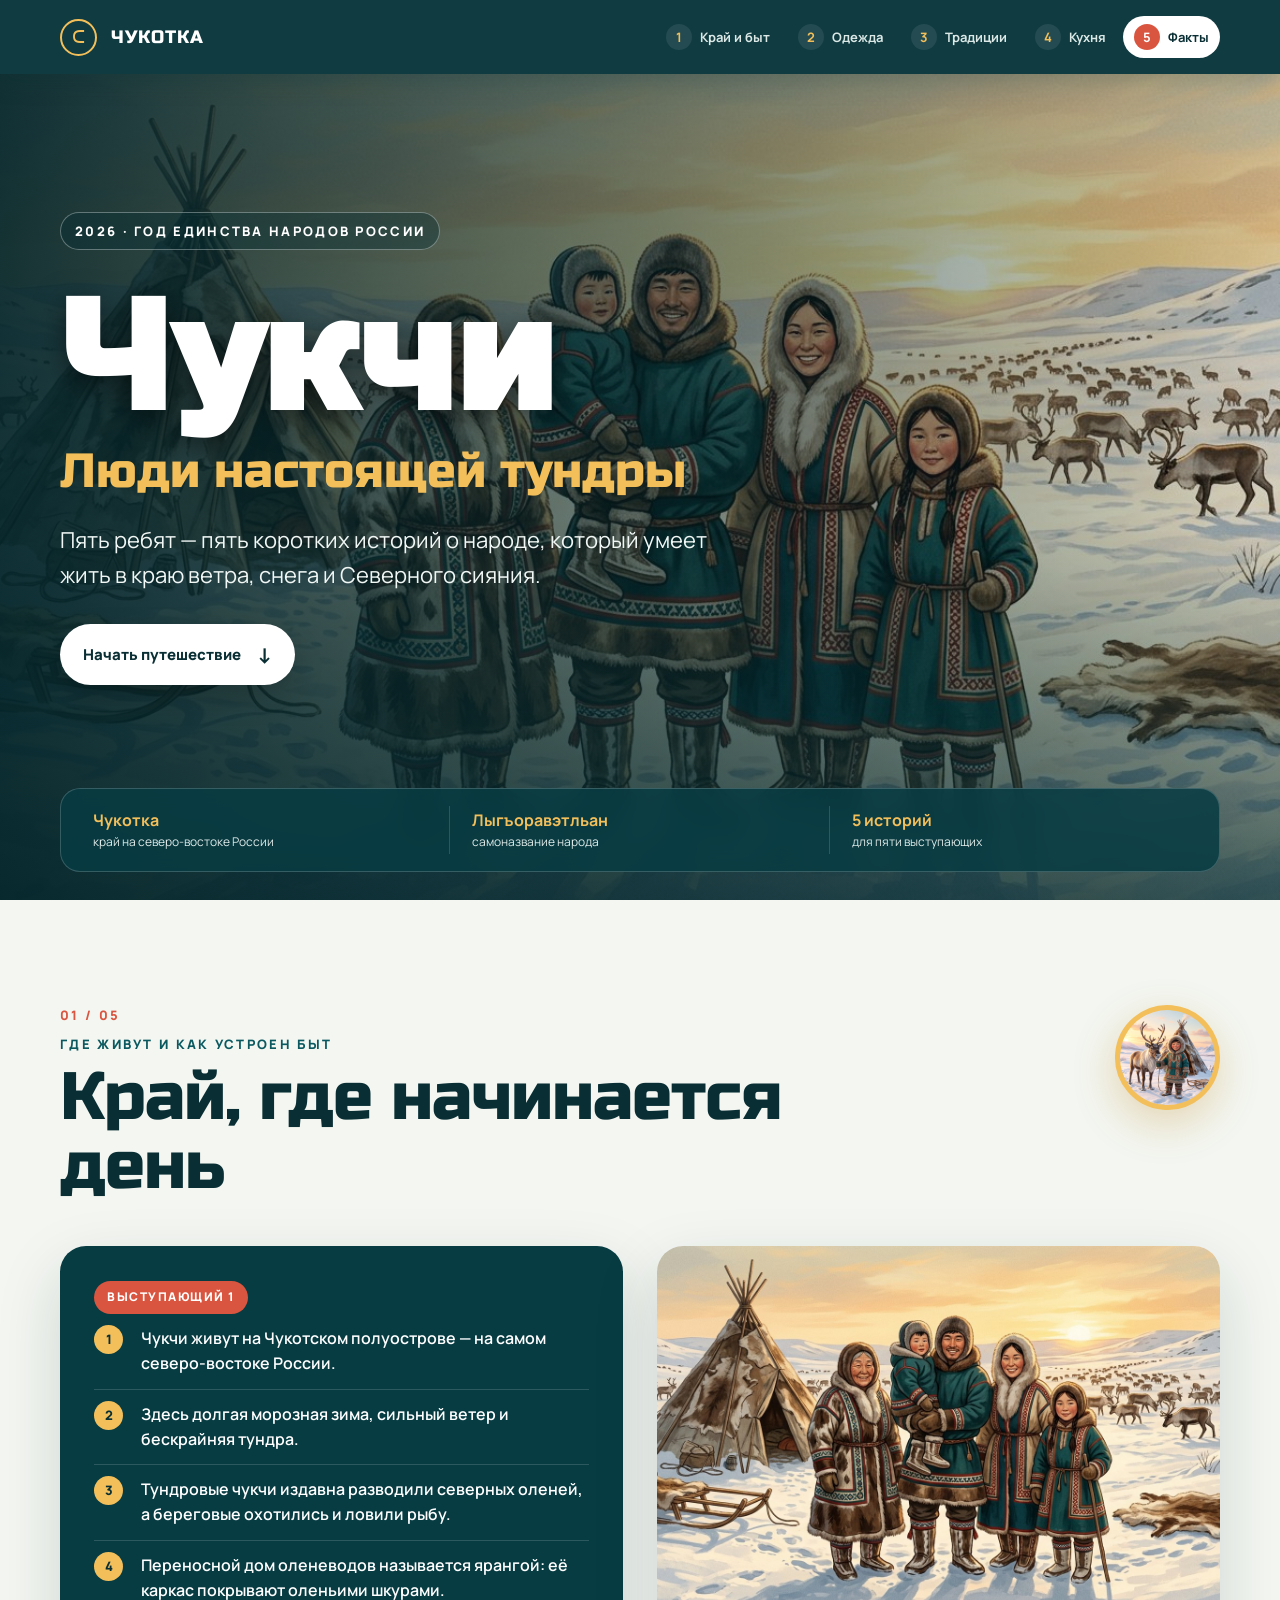
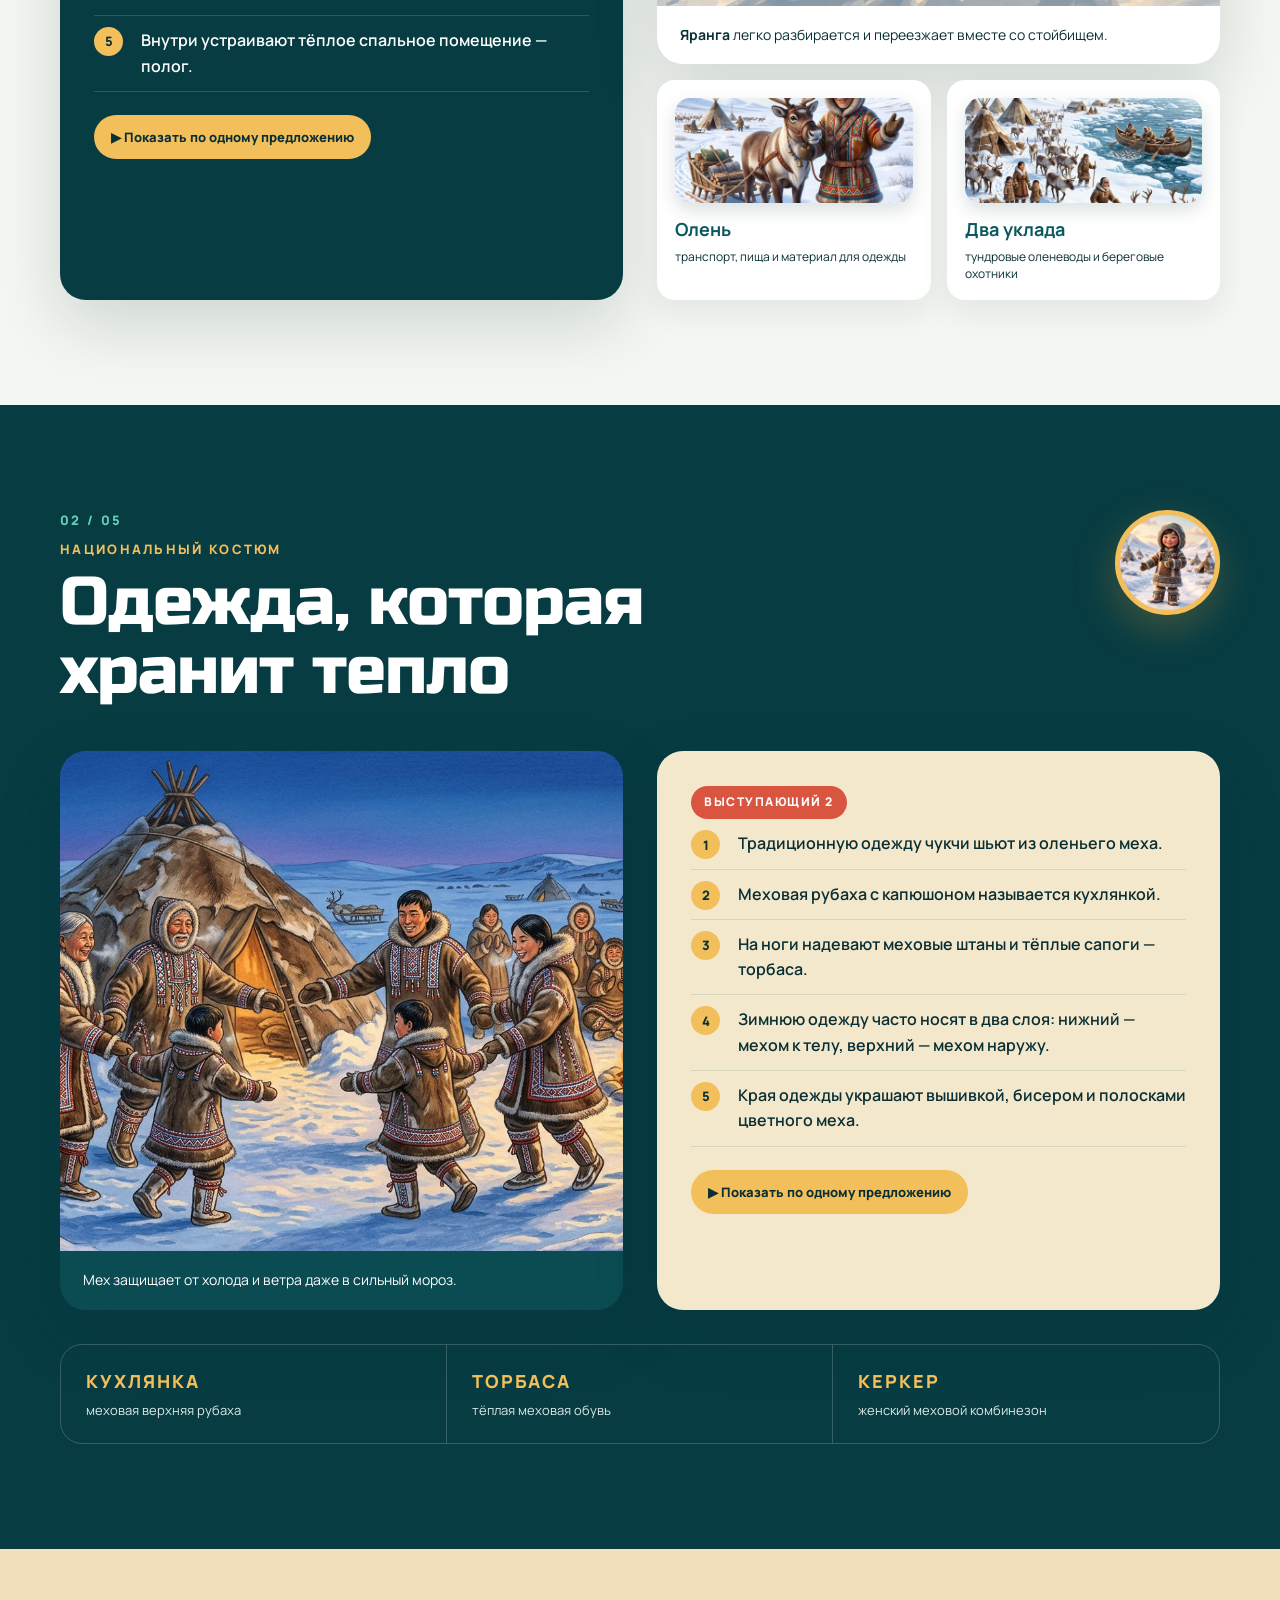
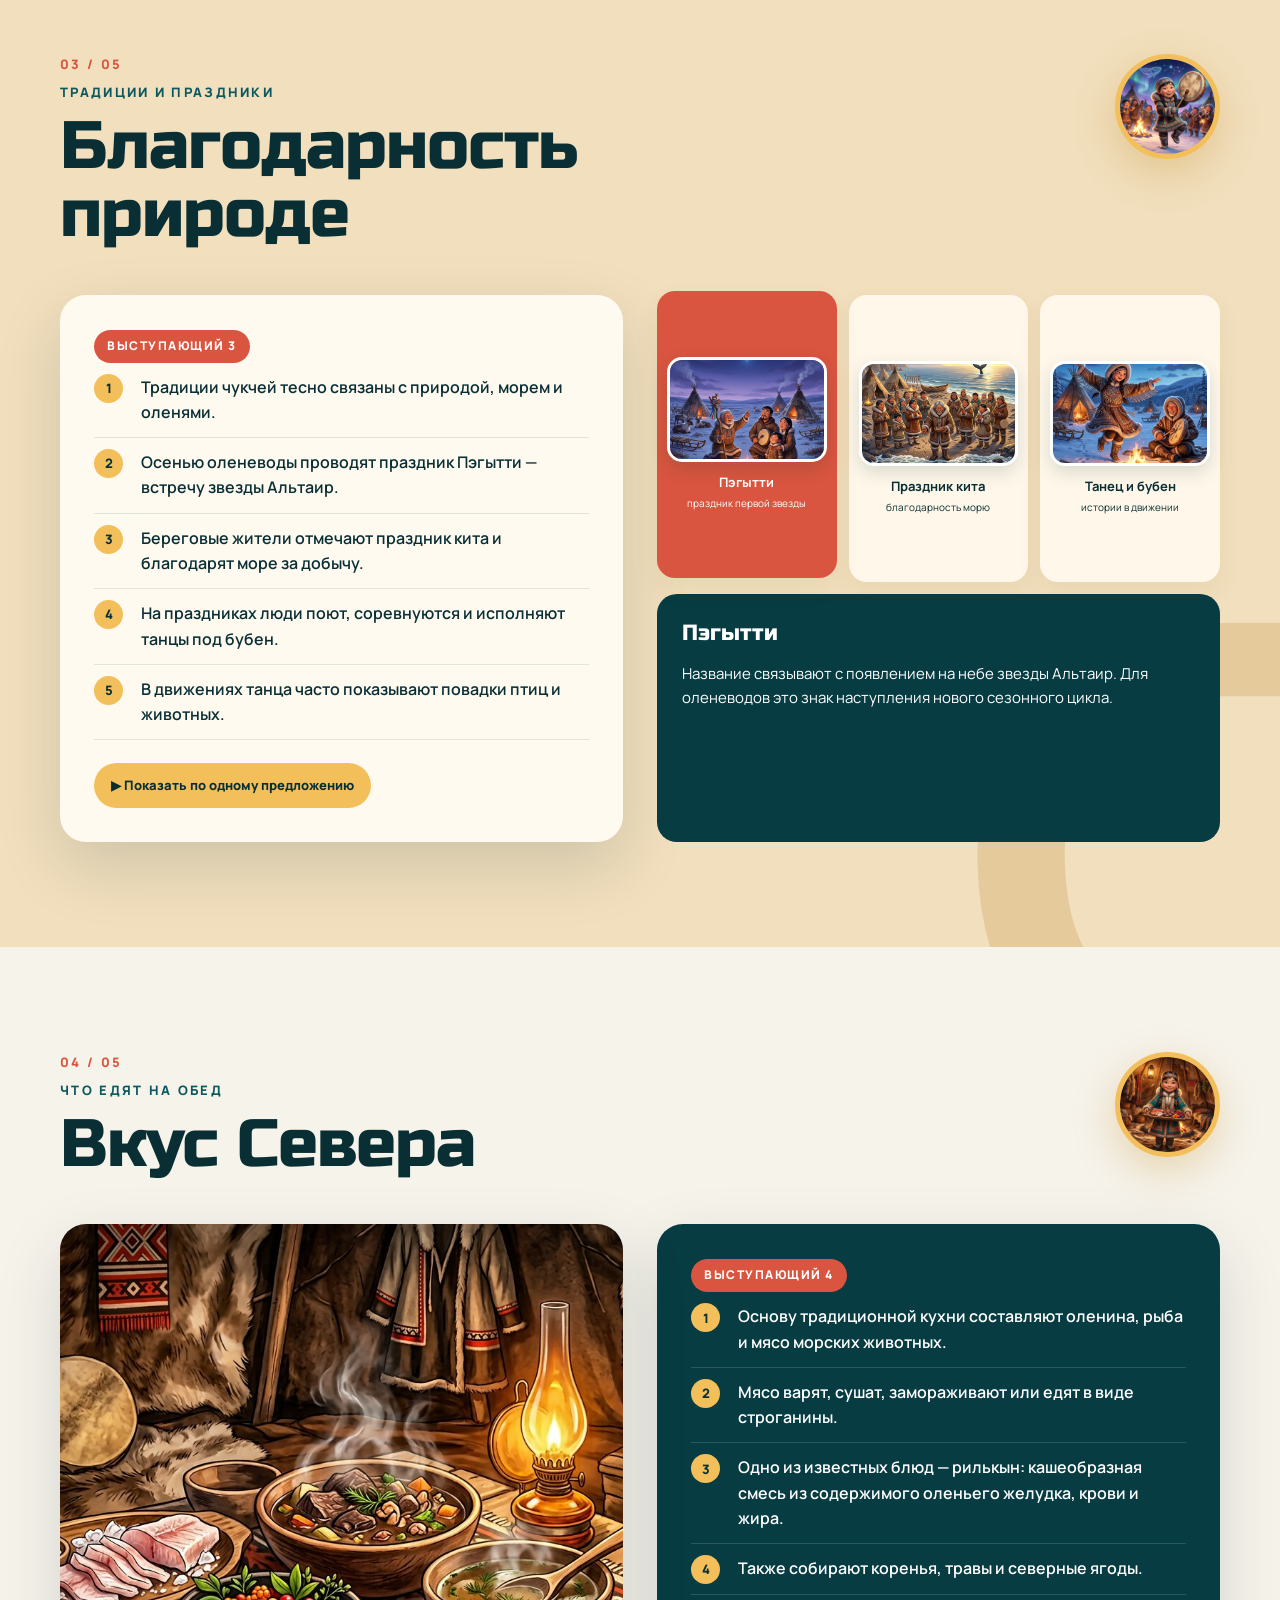
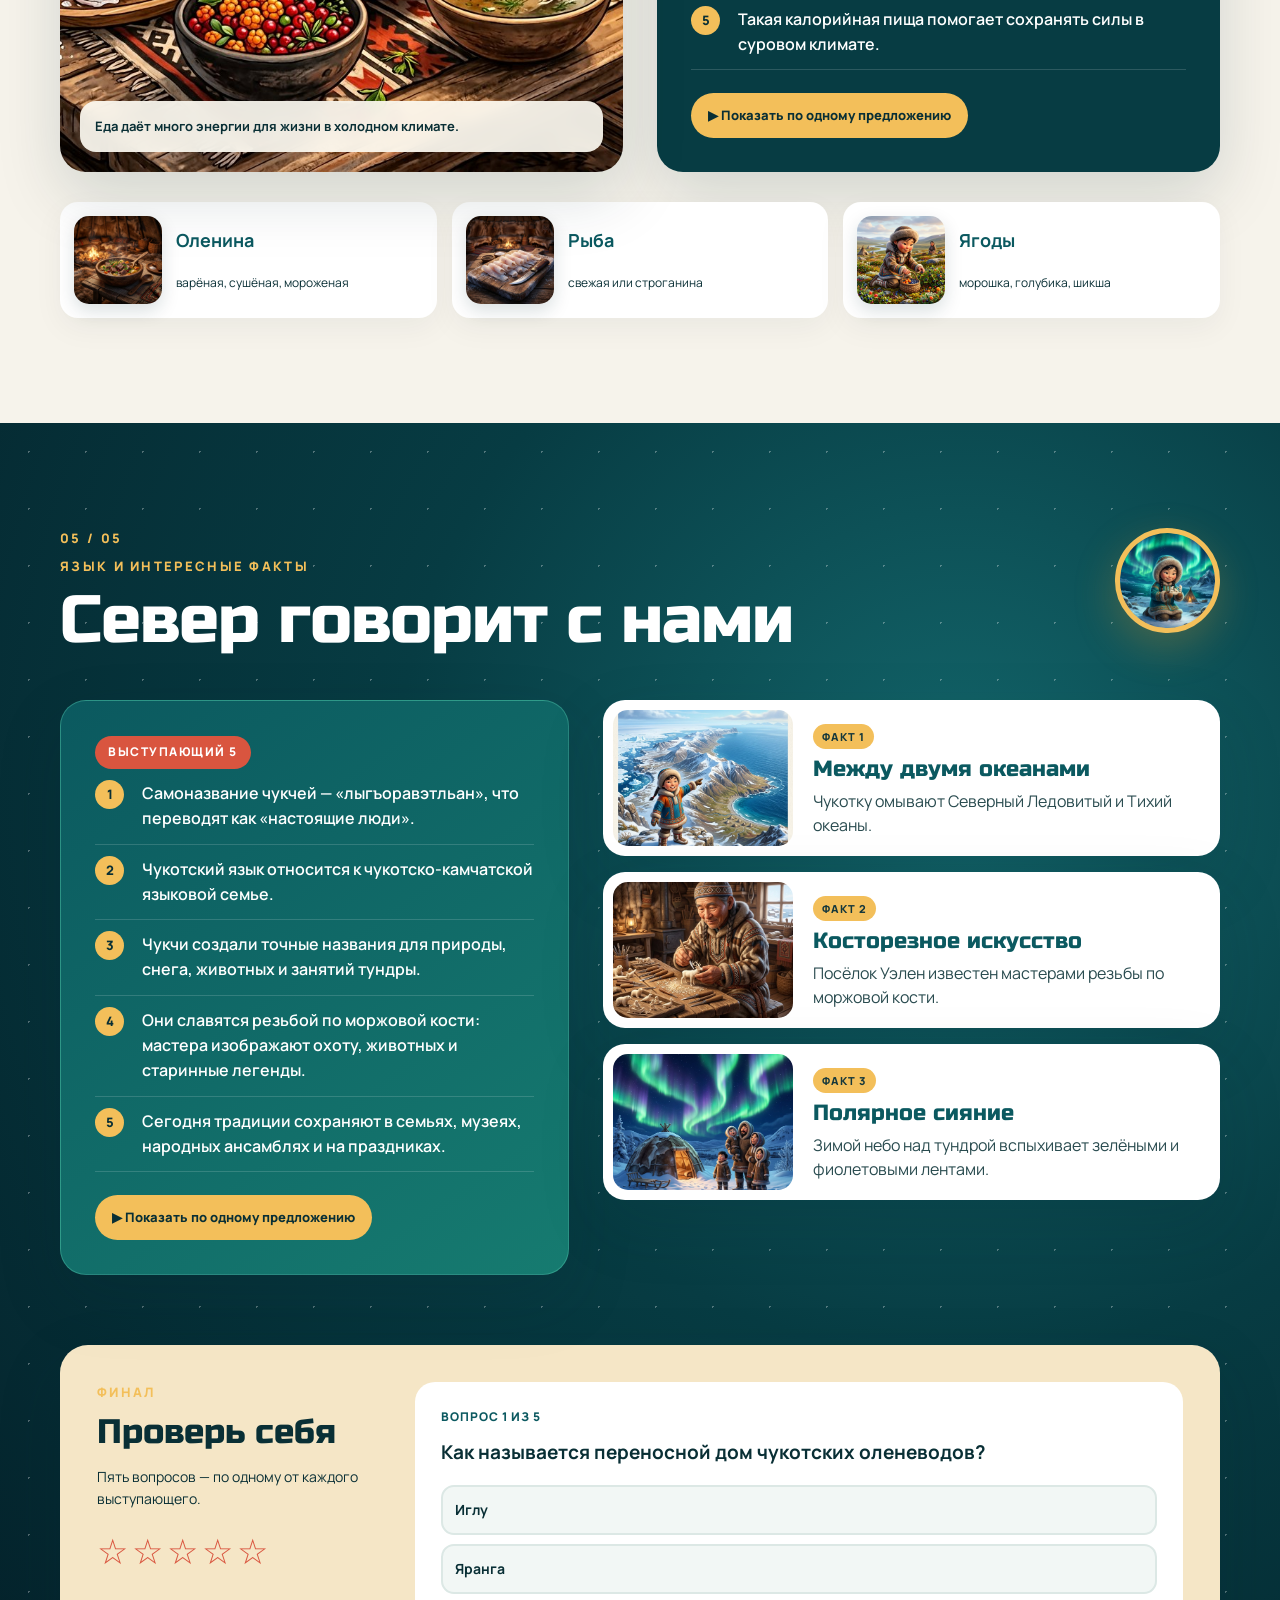
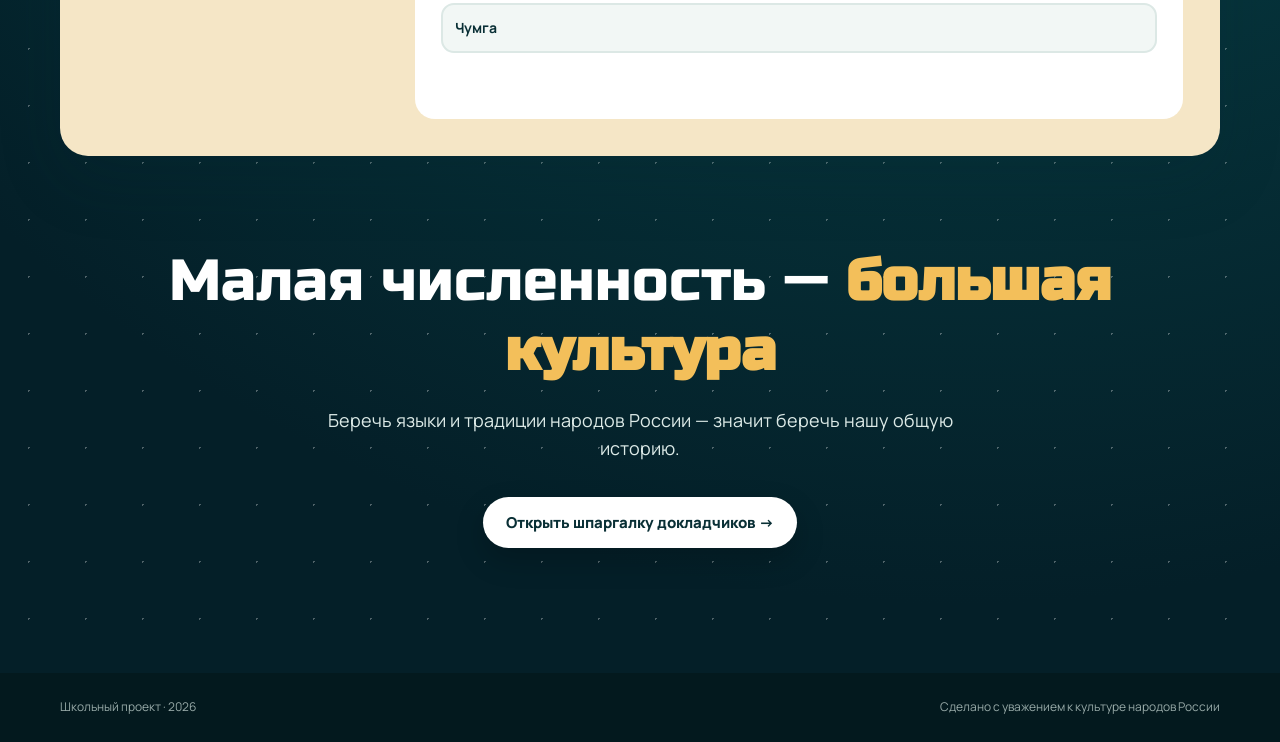
==== commit acd8890a: "Redesign facts slide for readability Co-authored-by: arena-agent <297053741+arena-agent@users.norepl" ====
--- a/index.html
+++ b/index.html
@@ -172,9 +172,18 @@
           <button class="say-button" type="button" data-speech="5">▶ Показать по одному предложению</button>
         </article>
         <div class="fact-deck">
-          <div class="flip-card"><div><img class="card-art" src="images/card-two-oceans.jpg" alt="Чукотский полуостров между арктическими и тихоокеанскими водами"><b>Между двумя океанами</b><p>Чукотку омывают Северный Ледовитый и Тихий океаны.</p></div></div>
-          <div class="flip-card"><div><img class="card-art" src="images/card-bone-carving.jpg" alt="Мастер вырезает фигурку из моржовой кости"><b>Косторезное искусство</b><p>Уэлен известен мастерами резьбы по моржовой кости.</p></div></div>
-          <div class="flip-card"><div><img class="card-art" src="images/icon-traditions.jpg" alt="Зелёные ленты полярного сияния над стойбищем"><b>Полярное сияние</b><p>Зимой небо тундры иногда вспыхивает зелёными и фиолетовыми лентами.</p></div></div>
+          <article class="fact-card">
+            <img src="images/card-two-oceans.jpg" alt="Чукотский полуостров между арктическими и тихоокеанскими водами">
+            <div><span class="fact-label">Факт 1</span><h3>Между двумя океанами</h3><p>Чукотку омывают Северный Ледовитый и Тихий океаны.</p></div>
+          </article>
+          <article class="fact-card">
+            <img src="images/card-bone-carving.jpg" alt="Мастер вырезает фигурку из моржовой кости">
+            <div><span class="fact-label">Факт 2</span><h3>Косторезное искусство</h3><p>Посёлок Уэлен известен мастерами резьбы по моржовой кости.</p></div>
+          </article>
+          <article class="fact-card">
+            <img src="images/card-aurora.jpg" alt="Зелёные и фиолетовые ленты полярного сияния над стойбищем">
+            <div><span class="fact-label">Факт 3</span><h3>Полярное сияние</h3><p>Зимой небо над тундрой вспыхивает зелёными и фиолетовыми лентами.</p></div>
+          </article>
         </div>
       </div>
 
--- a/style.css
+++ b/style.css
@@ -6,7 +6,7 @@
 .ink{background:var(--deep);color:white}.ink .kicker{color:var(--gold)}.ink .number{color:#66d1b8}.feature-photo img{width:100%;height:500px;object-fit:cover}.feature-photo{background:#0b4b52}.paper-card{background:var(--cream);color:var(--ink)}.paper-card .speech li{border-color:#0d4f561f}.word-strip{display:grid;grid-template-columns:repeat(3,1fr);margin-top:34px;border:1px solid #ffffff30;border-radius:22px;overflow:hidden}.word-strip div{padding:22px 25px;border-right:1px solid #ffffff30}.word-strip div:last-child{border:0}.word-strip span,.word-strip small{display:block}.word-strip span{color:var(--gold);font-weight:800;letter-spacing:2px}.word-strip small{font-size:13px;color:#dce9e7;margin-top:5px}
 .warm{background:#f1dfbd}.warm:after{content:'ᑕ';position:absolute;right:-100px;bottom:-280px;font:bold 600px Arial;color:#e5ca9b;z-index:0}.warm .wrap{position:relative;z-index:1}.cream-card{background:#fffaf0}.cream-card .speech li{border-color:#0d4f561f}.traditions{display:grid;grid-template-columns:repeat(3,1fr);gap:12px}.trad-card{border:0;background:#fff8ea;border-radius:18px;padding:20px 10px;cursor:pointer;color:var(--ink);box-shadow:0 10px 25px #7d581b12;transition:.2s}.trad-card:hover,.trad-card.active{background:var(--red);color:#fff;transform:translateY(-4px)}.trad-card b,.trad-card small{display:block}.trad-card .card-art{width:100%;height:105px;margin:0 auto;border:3px solid #fff}.trad-card b{font-size:13px;margin:10px 0 3px}.trad-card small{font-size:10px}.trad-detail{grid-column:1/-1;background:var(--deep);color:white;padding:25px;border-radius:20px;min-height:155px}.trad-detail b{font:22px 'Russo One',Arial}.trad-detail p{font-size:15px;margin-bottom:0}
 .food{background:#f6f3eb}.food-photo{position:relative;min-height:520px}.food-photo img{height:100%;width:100%;object-fit:cover}.food-label{position:absolute;left:20px;right:20px;bottom:20px;background:#fffdf4e8;backdrop-filter:blur(8px);border-radius:16px;padding:15px;font-size:13px;font-weight:700}.dish-row{display:grid;grid-template-columns:repeat(3,1fr);gap:15px;margin-top:30px}.dish-row div{background:#fff;border-radius:18px;padding:14px;display:grid;grid-template-columns:88px 1fr;column-gap:14px;align-items:center;box-shadow:0 10px 30px #092f350d}.dish-row .card-art{width:88px;height:88px;grid-row:1/3}.dish-row b{color:var(--teal)}.dish-row small{font-size:12px}
-.night{background:radial-gradient(circle at 75% 20%,#13666b 0,#073c43 32%,#041f28 80%);color:#fff}.night .kicker,.night .number{color:var(--gold)}.stars{position:absolute;inset:0;opacity:.3;background-image:radial-gradient(#fff 1px,transparent 1px);background-size:57px 57px}.night .wrap{position:relative}.aurora-card{background:linear-gradient(145deg,#0b595f,#167b70);color:#fff;border:1px solid #65ddbe55}.fact-deck{display:grid;gap:14px}.flip-card{background:#fff;color:var(--ink);padding:6px;border-radius:22px;box-shadow:var(--shadow)}.flip-card>div{border:1px dashed #b4c9c5;border-radius:17px;padding:14px;display:grid;grid-template-columns:120px 1fr;gap:2px 15px;align-items:center}.flip-card .card-art{width:120px;height:94px;grid-row:1/3;border-radius:13px}.flip-card b{color:var(--teal)}.flip-card p{font-size:13px;margin:3px 0 0}.quiz{margin-top:70px;border-radius:28px;padding:37px;display:grid;grid-template-columns:280px 1fr;gap:38px;background:#f5e6c6;color:var(--ink);box-shadow:var(--shadow)}.quiz h3{font:34px 'Russo One',Arial;margin:6px 0}.quiz-copy>p:last-of-type{font-size:14px}.score{font-size:35px;letter-spacing:4px;color:var(--red)}.quiz-box{background:#fff;border-radius:20px;padding:26px}.quiz-box h4{font-size:19px;margin:0 0 18px}.answers{display:grid;gap:9px}.answers button{border:2px solid #dce8e5;background:#f2f7f5;color:var(--ink);border-radius:13px;padding:12px;text-align:left;cursor:pointer;font-weight:700;font-size:14px}.answers button:hover{border-color:var(--mint)}.answers button.correct{background:#c7f1dd;border-color:#59b88d}.answers button.wrong{background:#f6d1c9;border-color:#d9553f}.quiz-progress{font-size:12px;font-weight:800;color:var(--teal);text-transform:uppercase;letter-spacing:1px;margin-bottom:10px}.feedback{min-height:26px;margin-top:14px;font-size:13px;font-weight:700}.next-q{border:0;border-radius:40px;background:var(--deep);color:#fff;padding:11px 17px;font-weight:800;cursor:pointer}.finish{text-align:center;padding:90px 20px 20px}.finish p{font:clamp(30px,5vw,58px) 'Russo One',Arial;margin:0}.finish p strong{color:var(--gold)}.finish>span{display:block;max-width:700px;margin:20px auto 28px;color:#dceae7}.finish .button{margin-top:6px}footer{background:#03191e;color:#98aaa8;padding:25px 0;font-size:12px}footer .wrap{display:flex;justify-content:space-between}
+.night{background:radial-gradient(circle at 75% 20%,#13666b 0,#073c43 32%,#041f28 80%);color:#fff}.night .kicker,.night .number{color:var(--gold)}.stars{position:absolute;inset:0;opacity:.3;background-image:radial-gradient(#fff 1px,transparent 1px);background-size:57px 57px}.night .wrap{position:relative}.facts-grid{grid-template-columns:minmax(0,.95fr) minmax(0,1.15fr);align-items:start}.aurora-card{background:linear-gradient(145deg,#0b595f,#167b70);color:#fff;border:1px solid #65ddbe55}.fact-deck{display:grid;gap:16px}.fact-card{min-height:156px;background:#fff;color:var(--ink);padding:10px;border-radius:22px;box-shadow:var(--shadow);display:grid;grid-template-columns:180px minmax(0,1fr);gap:20px;align-items:center}.fact-card>img{display:block;width:180px;height:136px;border-radius:15px;object-fit:cover}.fact-card h3{font:22px/1.15 'Russo One',Arial,sans-serif;color:var(--teal);margin:8px 0}.fact-card p{font-size:16px;line-height:1.45;margin:0;color:#294b4f}.fact-label{display:inline-block;padding:4px 9px;border-radius:30px;background:#f3bf5a;color:#16383b;font-size:11px;font-weight:800;letter-spacing:1px;text-transform:uppercase}.quiz{margin-top:70px;border-radius:28px;padding:37px;display:grid;grid-template-columns:280px 1fr;gap:38px;background:#f5e6c6;color:var(--ink);box-shadow:var(--shadow)}.quiz h3{font:34px 'Russo One',Arial;margin:6px 0}.quiz-copy>p:last-of-type{font-size:14px}.score{font-size:35px;letter-spacing:4px;color:var(--red)}.quiz-box{background:#fff;border-radius:20px;padding:26px}.quiz-box h4{font-size:19px;margin:0 0 18px}.answers{display:grid;gap:9px}.answers button{border:2px solid #dce8e5;background:#f2f7f5;color:var(--ink);border-radius:13px;padding:12px;text-align:left;cursor:pointer;font-weight:700;font-size:14px}.answers button:hover{border-color:var(--mint)}.answers button.correct{background:#c7f1dd;border-color:#59b88d}.answers button.wrong{background:#f6d1c9;border-color:#d9553f}.quiz-progress{font-size:12px;font-weight:800;color:var(--teal);text-transform:uppercase;letter-spacing:1px;margin-bottom:10px}.feedback{min-height:26px;margin-top:14px;font-size:13px;font-weight:700}.next-q{border:0;border-radius:40px;background:var(--deep);color:#fff;padding:11px 17px;font-weight:800;cursor:pointer}.finish{text-align:center;padding:90px 20px 20px}.finish p{font:clamp(30px,5vw,58px) 'Russo One',Arial;margin:0}.finish p strong{color:var(--gold)}.finish>span{display:block;max-width:700px;margin:20px auto 28px;color:#dceae7}.finish .button{margin-top:6px}footer{background:#03191e;color:#98aaa8;padding:25px 0;font-size:12px}footer .wrap{display:flex;justify-content:space-between}
 @media(max-width:900px){.topbar nav a span{display:none}.land-grid,.split,.tradition-grid,.food-grid,.facts-grid{grid-template-columns:1fr}.feature-photo img{height:400px}.quiz{grid-template-columns:1fr}.chapter{padding:75px 0}.topic-icon{width:75px;height:75px;font-size:36px}.hero-content{padding-bottom:200px}}
-@media(max-width:620px){body{font-size:16px}.wrap{width:min(100% - 24px,1160px)}.topbar{height:65px;padding:0 12px}.brand{font-size:13px}.topbar nav{gap:2px}.topbar nav a{padding:5px}.topbar nav b{width:25px;height:25px}.hero{min-height:820px}.hero h1{font-size:61px}.hero-content{padding-top:80px}.hero-facts{grid-template-columns:1fr;bottom:17px;padding:10px}.hero-facts div{border-right:0;border-bottom:1px solid #ffffff26;padding:7px 14px}.hero-facts div:last-child{border:0}.hero-facts span{display:none}.chapter-head{gap:10px}.topic-icon{width:55px;height:55px;font-size:26px;flex:0 0 auto}.chapter h2{font-size:37px}.story-card{padding:24px 20px}.speech li{padding-left:40px;font-size:14px}.photo-card img,.feature-photo img{height:300px}.mini-grid,.word-strip,.dish-row{grid-template-columns:1fr}.word-strip div{border-right:0;border-bottom:1px solid #ffffff30}.traditions{grid-template-columns:1fr}.trad-detail{grid-column:auto}.food-photo{min-height:380px}.quiz{padding:20px}.quiz-box{padding:18px}footer .wrap{display:grid;gap:8px}}
+@media(max-width:620px){body{font-size:16px}.wrap{width:min(100% - 24px,1160px)}.topbar{height:65px;padding:0 12px}.brand{font-size:13px}.topbar nav{gap:2px}.topbar nav a{padding:5px}.topbar nav b{width:25px;height:25px}.hero{min-height:820px}.hero h1{font-size:61px}.hero-content{padding-top:80px}.hero-facts{grid-template-columns:1fr;bottom:17px;padding:10px}.hero-facts div{border-right:0;border-bottom:1px solid #ffffff26;padding:7px 14px}.hero-facts div:last-child{border:0}.hero-facts span{display:none}.chapter-head{gap:10px}.topic-icon{width:55px;height:55px;font-size:26px;flex:0 0 auto}.chapter h2{font-size:37px}.story-card{padding:24px 20px}.speech li{padding-left:40px;font-size:14px}.photo-card img,.feature-photo img{height:300px}.mini-grid,.word-strip,.dish-row{grid-template-columns:1fr}.word-strip div{border-right:0;border-bottom:1px solid #ffffff30}.traditions{grid-template-columns:1fr}.trad-detail{grid-column:auto}.food-photo{min-height:380px}.fact-card{grid-template-columns:1fr;gap:14px;padding:12px}.fact-card>img{width:100%;height:190px}.fact-card h3{font-size:20px}.fact-card p{font-size:15px}.quiz{padding:20px}.quiz-box{padding:18px}footer .wrap{display:grid;gap:8px}}
 @media(prefers-reduced-motion:reduce){html{scroll-behavior:auto}*{transition:none!important}}
